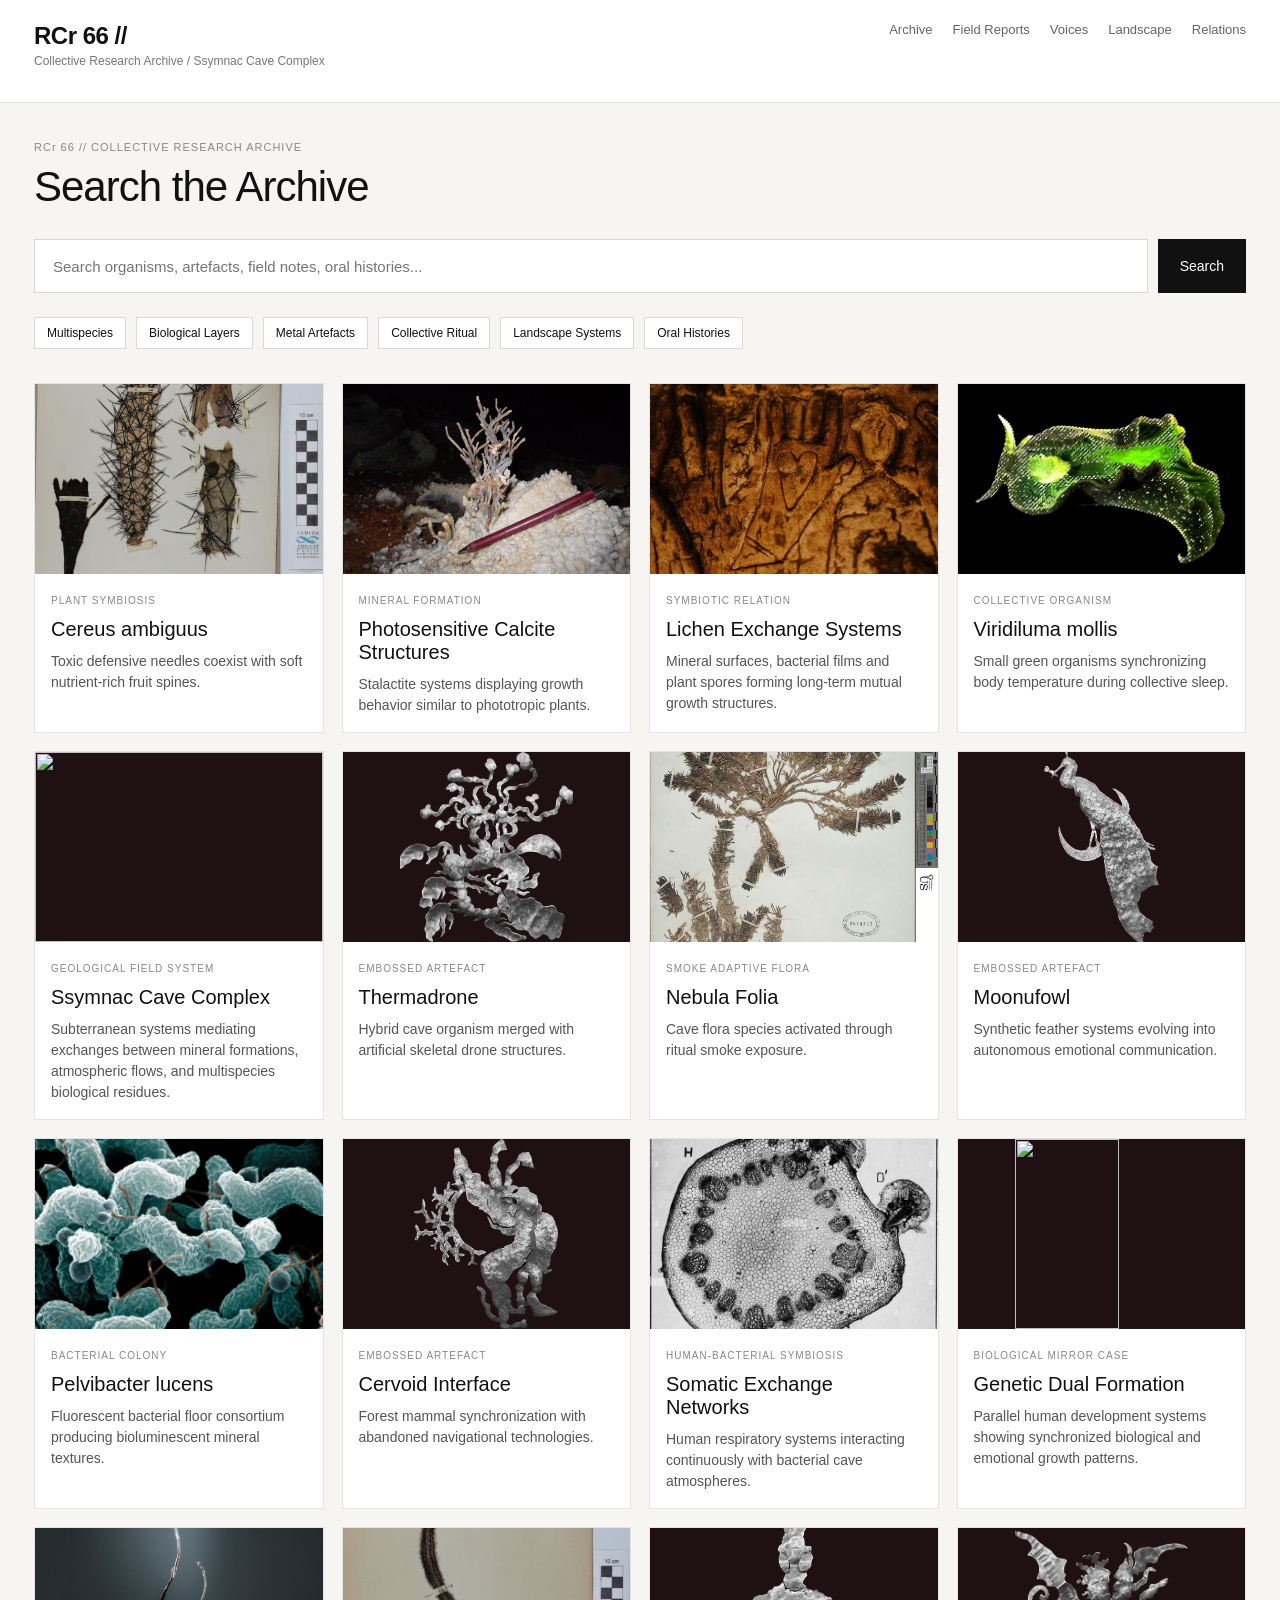
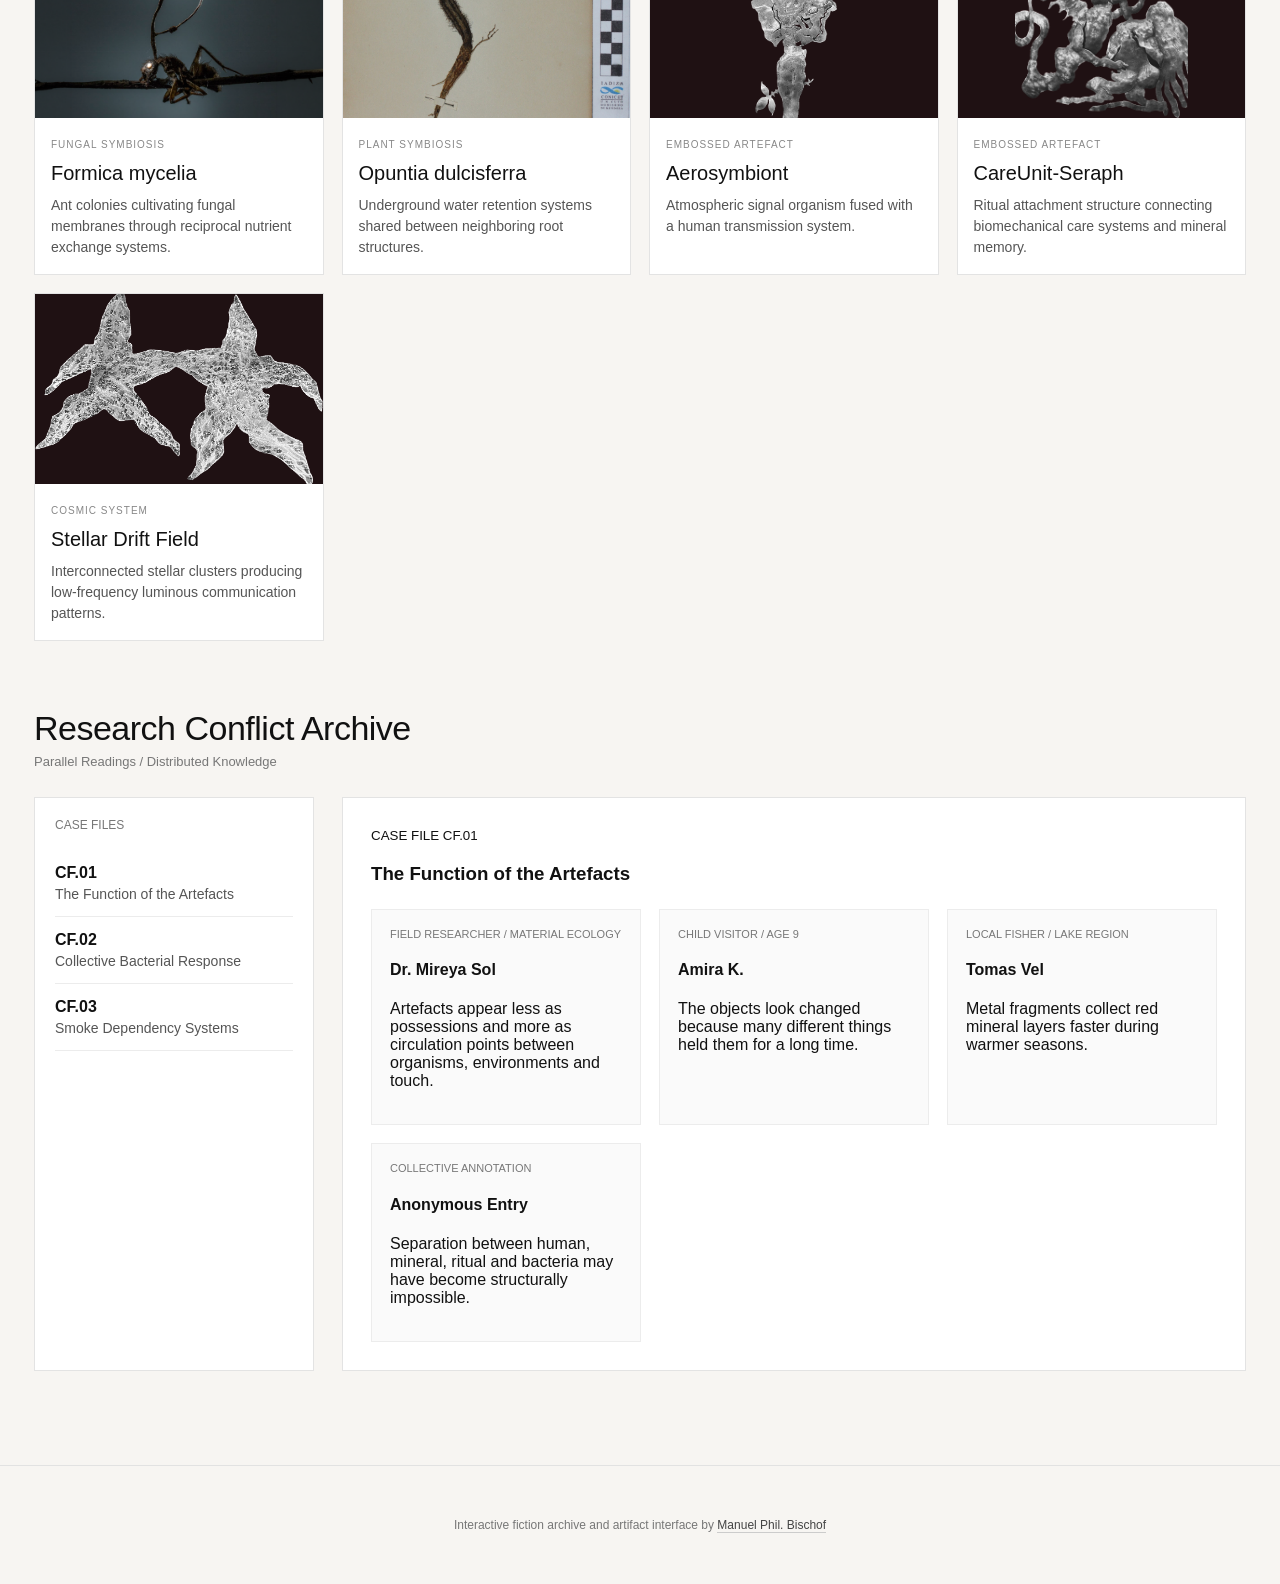
==== index.html @ bf9565b3 "Update index.html" ====
<!DOCTYPE html>
<html lang="en">

<head>
  <meta charset="UTF-8" />
  <meta name="viewport" content="width=device-width, initial-scale=1.0"/>
  <title>RCr 66 // Collective Research Archive</title>

  <link rel="stylesheet" href="style.css">
</head>

<body>

<header class="topbar">

  <div class="title">
    <h1>RCr 66 //</h1>
    <p>Collective Research Archive / Ssymnac Cave Complex</p>
  </div>

  <nav class="menu">
    <span>Archive</span>
    <span>Field Reports</span>
    <span>Voices</span>
    <span>Landscape</span>
    <span>Relations</span>
  </nav>

</header>



<section class="hero-europeana">

  <div class="europeana-top">

    <div class="europeana-title">
      <small>RCr 66 // COLLECTIVE RESEARCH ARCHIVE</small>
      <h2>Search the Archive</h2>
    </div>

  </div>



  <div class="search-container">

    <input
      type="text"
      id="searchInput"
      placeholder="Search organisms, artefacts, field notes, oral histories..."
    >

    <button>Search</button>

  </div>



  <div class="filter-row">
    <span>Multispecies</span>
    <span>Biological Layers</span>
    <span>Metal Artefacts</span>
    <span>Collective Ritual</span>
    <span>Landscape Systems</span>
    <span>Oral Histories</span>
  </div>



  <div class="archive-results-grid">



<!-- CEREUS -->

<div
  class="result-card clickable-card"
  id="openPopup"
  data-search="cactus plant symbiosis cereus ambiguus poison fruit"
>

  <div class="result-image">
    <img src="images/cactus01.jpg" loading="lazy">
  </div>

  <div class="result-content">

    <small>Plant Symbiosis</small>

    <h4>Cereus ambiguus</h4>

    <p>
      Toxic defensive needles coexist with
      soft nutrient-rich fruit spines.
    </p>

  </div>

</div>





<!-- OPUNTIA -->

<div
  class="result-card clickable-card"
  id="openPopupOpuntia"
  data-search="cactus roots water symbiosis opuntia"
>

  <div class="result-image">
    <img src="images/cactus02.jpg" loading="lazy">
  </div>

  <div class="result-content">

    <small>Plant Symbiosis</small>

    <h4>Opuntia dulcisferra</h4>

    <p>
      Underground water retention systems
      shared between neighboring root structures.
    </p>

  </div>

</div>





<!-- GREEN FLUP -->

<div
  class="result-card clickable-card"
  id="openPopupFlup"
  data-search="green fluffy animal collective organism"
>

  <div class="result-image">
    <img src="images/greenflup.png" loading="lazy">
  </div>

  <div class="result-content">

    <small>Collective Organism</small>

    <h4>Viridiluma mollis</h4>

    <p>
      Small green organisms synchronizing
      body temperature during collective sleep.
    </p>

  </div>

</div>





<!-- CALCITE -->

<div
  class="result-card clickable-card"
  id="openPopupCalcite"
  data-search="stalactite calcite minerals plant cave"
>

  <div class="result-image">
    <img src="images/stalactiten.jpg" loading="lazy">
  </div>

  <div class="result-content">

    <small>Mineral Formation</small>

    <h4>Photosensitive Calcite Structures</h4>

    <p>
      Stalactite systems displaying growth behavior
      similar to phototropic plants.
    </p>

  </div>

</div>





<!-- NEBULA -->

<div
  class="result-card clickable-card"
  id="openPopupNebula"
  data-search="plant smoke ritual flora"
>

  <div class="result-image">
    <img src="images/plant01.jpg" loading="lazy">
  </div>

  <div class="result-content">

    <small>Smoke Adaptive Flora</small>

    <h4>Nebula Folia</h4>

    <p>
      Cave flora species activated through
      ritual smoke exposure.
    </p>

  </div>

</div>





<!-- BACTERIA -->

<div
  class="result-card clickable-card"
  id="openPopupBacteria"
  data-search="bacteria fluorescent carpet cave"
>

  <div class="result-image">
    <img src="images/BacteriaCarpet.jpg" loading="lazy">
  </div>

  <div class="result-content">

    <small>Bacterial Colony</small>

    <h4>Pelvibacter lucens</h4>

    <p>
      Fluorescent bacterial floor consortium
      producing bioluminescent mineral textures.
    </p>

  </div>

</div>





<!-- LOVE -->

<div
  class="result-card clickable-card"
  id="openPopupLove"
  data-search="love symbiosis lichen bacteria stalactite minerals"
>

  <div class="result-image">
    <img src="images/love.png" loading="lazy">
  </div>

  <div class="result-content">

    <small>Symbiotic Relation</small>

    <h4>Lichen Exchange Systems</h4>

    <p>
      Mineral surfaces, bacterial films and plant spores
      forming long-term mutual growth structures.
    </p>

  </div>

</div>





<!-- ANT -->

<div
  class="result-card clickable-card"
  id="openPopupAnt"
  data-search="ant mushroom fungus symbiosis"
>

  <div class="result-image">
    <img src="images/ant-mushroom.png" loading="lazy" >
  </div>

  <div class="result-content">

    <small>Fungal Symbiosis</small>

    <h4>Formica mycelia</h4>

    <p>
      Ant colonies cultivating fungal membranes
      through reciprocal nutrient exchange systems.
    </p>

  </div>

</div>





<!-- HUMAN -->

<div
  class="result-card clickable-card"
  id="openPopupHuman"
  data-search="human bacteria microbiome atmosphere"
>

  <div class="result-image">
    <img src="images/Bacteriasymbiosis.jpg" loading="lazy">
  </div>

  <div class="result-content">

    <small>Human-Bacterial Symbiosis</small>

    <h4>Somatic Exchange Networks</h4>

    <p>
      Human respiratory systems interacting
      continuously with bacterial cave atmospheres.
    </p>

  </div>

</div>





<!-- ALIEN -->

<div
  class="result-card clickable-card"
  id="openPopupAlien"
  data-search="alien aerosymbiont artefact silver"
>

  <div class="result-image">
    <img src="images/Alien.png" loading="lazy" style="width:30%; margin:auto; display:block;">
  </div>

  <div class="result-content">

    <small>Embossed Artefact</small>

    <h4>Aerosymbiont</h4>

    <p>
      Atmospheric signal organism fused with
      a human transmission system.
    </p>

  </div>

</div>





<!-- ANGEL -->

<div
  class="result-card clickable-card"
  id="openPopupAngel"
  data-search="angel seraph biomechanical mineral"
>

  <div class="result-image">
    <img src="images/Angel.png" loading="lazy" style="width:60%; margin:auto; display:block;">
  </div>

  <div class="result-content">

    <small>Embossed Artefact</small>

    <h4>CareUnit-Seraph</h4>

    <p>
      Ritual attachment structure connecting
      biomechanical care systems and mineral memory.
    </p>

  </div>

</div>





<!-- DRAGON -->

<div
  class="result-card clickable-card"
  id="openPopupDragon"
  data-search="dragon thermadrone cave organism drone"
>

  <div class="result-image">
    <img src="images/Dragon.png" loading="lazy" style="width:60%; margin:auto; display:block;">
  </div>

  <div class="result-content">

    <small>Embossed Artefact</small>

    <h4>Thermadrone</h4>

    <p>
      Hybrid cave organism merged with
      artificial skeletal drone structures.
    </p>

  </div>

</div>





<!-- HIRSCH -->

<div
  class="result-card clickable-card"
  id="openPopupHirsch"
  data-search="hirsch mammal navigation interface"
>

  <div class="result-image">
    <img src="images/Hirsch.png" loading="lazy" style="width:50%; margin:auto; display:block;">
  </div>

  <div class="result-content">

    <small>Embossed Artefact</small>

    <h4>Cervoid Interface</h4>

    <p>
      Forest mammal synchronization with
      abandoned navigational technologies.
    </p>

  </div>

</div>





<!-- MOON -->

<div
  class="result-card clickable-card"
  id="openPopupMoon"
  data-search="moonufowl synthetic feather communication"
>

  <div class="result-image">
    <img src="images/Pfau.png" loading="lazy" style="width:40%; margin:auto; display:block;">
  </div>

  <div class="result-content">

    <small>Embossed Artefact</small>

    <h4>Moonufowl</h4>

    <p>
      Synthetic feather systems evolving
      into autonomous emotional communication.
    </p>

  </div>

</div>


    <!-- star -->
    
<div
  class="result-card clickable-card"
  id="openPopupStars"
  data-search="stars cosmic light energy stellar field astronomy"
>

  <div class="result-image">
    <img src="images/Stars.png" loading="lazy" >
  </div>

  <div class="result-content">

    <small>Cosmic System</small>

    <h4>Stellar Drift Field</h4>

    <p>
      Interconnected stellar clusters producing
      low-frequency luminous communication patterns.
    </p>

  </div>

</div>


    
<!-- TWINS -->

    <div
  class="result-card clickable-card"
  id="openPopupTwins"
  data-search="twins human duplication mirrored bodies genetic symmetry"
>

  <div class="result-image">
    <img src="images/Twins.png" loading="lazy" style="width:60%; margin:auto; display:block;">
  </div>

  <div class="result-content">

    <small>Biological Mirror Case</small>

    <h4>Genetic Dual Formation</h4>

    <p>
      Parallel human development systems showing
      synchronized biological and emotional growth patterns.
    </p>

  </div>

</div>

<!-- CAVE -->
    
<div
  class="result-card clickable-card"
  id="openPopupCave"
  data-search="cave ssymnac underground system geology atmosphere mineral network"
>

  <div class="result-image">
    <img src="images/cave.png" loading="lazy">
  </div>

  <div class="result-content">

    <small>Geological Field System</small>

    <h4>Ssymnac Cave Complex</h4>

    <p>
      Subterranean systems mediating exchanges between mineral formations,
      atmospheric flows, and multispecies biological residues.
    </p>

  </div>

</div>
    

  </div>

</section>



<section class="section conflict-layout">

  <div class="section-title">
    <h3>Research Conflict Archive</h3>
    <span>Parallel Readings / Distributed Knowledge</span>
  </div>

  <div class="conflict-grid">

    <div class="case-sidebar">

      <div class="sidebar-title">Case Files</div>

      <div class="case-item active">
        <strong>CF.01</strong>
        <p>The Function of the Artefacts</p>
      </div>

      <div class="case-item">
        <strong>CF.02</strong>
        <p>Collective Bacterial Response</p>
      </div>

      <div class="case-item">
        <strong>CF.03</strong>
        <p>Smoke Dependency Systems</p>
      </div>

    </div>



    <div class="conflict-main">

      <div class="conflict-header">
        <small>CASE FILE CF.01</small>
        <h3>The Function of the Artefacts</h3>
      </div>

      <div class="positions-grid">

        <div class="position-card">

          <div class="voice-role">
            Field Researcher / Material Ecology
          </div>

          <h4>Dr. Mireya Sol</h4>

          <p>
            Artefacts appear less as possessions and more
            as circulation points between organisms,
            environments and touch.
          </p>

        </div>



        <div class="position-card">

          <div class="voice-role">
            Child Visitor / Age 9
          </div>

          <h4>Amira K.</h4>

          <p>
            The objects look changed because many different
            things held them for a long time.
          </p>

        </div>



        <div class="position-card">

          <div class="voice-role">
            Local Fisher / Lake Region
          </div>

          <h4>Tomas Vel</h4>

          <p>
            Metal fragments collect red mineral layers
            faster during warmer seasons.
          </p>

        </div>



        <div class="position-card">

          <div class="voice-role">
            Collective Annotation
          </div>

          <h4>Anonymous Entry</h4>

          <p>
            Separation between human, mineral,
            ritual and bacteria may have become
            structurally impossible.
          </p>

        </div>

      </div>

    </div>

  </div>

</section>


<!-- POPUP -->

<!-- POPUPS -->

<div id="popup" class="popup-overlay">
  <div class="popup-window">
    <button id="closePopup" class="close-popup">×</button>

    <div class="popup-grid">
      <div class="popup-image">
        <img src="images/cactus01.jpg">
      </div>

      <div class="popup-content">
        <small>Plant Symbiosis</small>
        <h2>Cereus ambiguus</h2>
          <p>

    Toxic defensive needles coexist with nutrient-rich fruit membranes.

    Researchers observed cave insects consuming the inner fruit while avoiding

    the outer spine lattice. During dry seasons the organism redistributes

    stored moisture toward neighboring roots through underground fungal channels.

    Chemical scans revealed fluctuating alkaloid concentrations linked to nearby

    bacterial activity inside the Ssymnac Cave Complex.

  </p>
      </div>
    </div>
  </div>
</div>


<div id="popupOpuntia" class="popup-overlay">
  <div class="popup-window">
    <button id="closePopupOpuntia" class="close-popup">×</button>

    <div class="popup-grid">
      <div class="popup-image">
        <img src="images/cactus02.jpg">
      </div>

      <div class="popup-content">
        <small>Plant Symbiosis</small>
        <h2>Opuntia dulcisferra</h2>
 <p>

    Opuntia dulcisferra forms subterranean root systems capable of storing

    filtered cave moisture for extended periods. Thermal imaging revealed water

    redistribution between neighboring organisms during mineral drought cycles.

    Researchers documented synchronized blooming events occurring without direct

    sunlight exposure. Local oral histories describe the species as

    “the plant that remembers thirst.”

  </p>      </div>
    </div>
  </div>
</div>


<div id="popupFlup" class="popup-overlay">
  <div class="popup-window">
    <button id="closePopupFlup" class="close-popup">×</button>

    <div class="popup-grid">
      <div class="popup-image">
        <img src="images/greenflup.png">
      </div>

      <div class="popup-content">
        <small>Collective Organism</small>
        <h2>Viridiluma mollis</h2>
<p>

    Small fur-covered organisms resting in dense circular formations near heated

    mineral vents. Biological scans indicate synchronized temperature regulation

    during collective sleep cycles. When isolated from the group, individuals

    display rapid metabolic decline and disorientation. Researchers debate

    whether Viridiluma functions as separate organisms or as a distributed

    communal body.

  </p>      </div>
    </div>
  </div>
</div>


<div id="popupCalcite" class="popup-overlay">
  <div class="popup-window">
    <button id="closePopupCalcite" class="close-popup">×</button>

    <div class="popup-grid">
      <div class="popup-image">
        <img src="images/stalactiten.jpg">
      </div>

      <div class="popup-content">
        <small>Mineral Formation</small>
        <h2>Photosensitive Calcite Structures</h2>
<p>

    Calcite formations inside the eastern cave chambers exhibit directional

    growth patterns similar to phototropic plants. Despite minimal light

    exposure, mineral branches orient consistently toward fluctuating thermal

    radiation sources. Growth acceleration occurs after ritual smoke gatherings,

    leading researchers to question whether the structures respond chemically,

    biologically, or collectively to environmental presence.

  </p>
      </div>
    </div>
  </div>
</div>


<div id="popupNebula" class="popup-overlay">
  <div class="popup-window">
    <button id="closePopupNebula" class="close-popup">×</button>

    <div class="popup-grid">
      <div class="popup-image">
        <img src="images/plant01.jpg">
      </div>

      <div class="popup-content">
        <small>Smoke Adaptive Flora</small>
        <h2>Nebula Folia</h2>
 <p>

    Nebula Folia remains dormant until exposed to dense mineral smoke produced

    during collective cave ceremonies. After activation the plant releases

    airborne spores carrying mild psychoactive compounds and fluorescent pollen

    dust. Oral histories suggest the species was cultivated during mourning

    rituals and atmospheric healing practices inside deeper cave settlements.

  </p>      </div>
    </div>
  </div>
</div>


<div id="popupBacteria" class="popup-overlay">
  <div class="popup-window">
    <button id="closePopupBacteria" class="close-popup">×</button>

    <div class="popup-grid">
      <div class="popup-image">
        <img src="images/BacteriaCarpet.jpg">
      </div>

      <div class="popup-content">
        <small>Bacterial Colony</small>
        <h2>Pelvibacter lucens</h2>
        <p>Fluorescent bacterial mineral surface systems.</p>
      </div>
    </div>
  </div>
</div>


<div id="popupLove" class="popup-overlay">
  <div class="popup-window">
    <button id="closePopupLove" class="close-popup">×</button>

    <div class="popup-grid">
      <div class="popup-image">
        <img src="images/love.png">
      </div>

      <div class="popup-content">
        <small>Symbiotic Relation</small>
        <h2>Lichen Exchange Systems</h2>
  <p>

    Pelvibacter lucens forms fluorescent bacterial carpets across humid cave

    floors and mineral pools. The colony emits low bioluminescent pulses during

    periods of atmospheric vibration. Mineral dust trapped within the bacterial

    layers produces glowing crystalline textures visible during darkness cycles.

    Researchers suspect the organism contributes to cave-wide atmospheric

    regulation systems.

  </p>      </div>
    </div>
  </div>
</div>


<div id="popupAnt" class="popup-overlay">
  <div class="popup-window">
    <button id="closePopupAnt" class="close-popup">×</button>

    <div class="popup-grid">
      <div class="popup-image">
        <img src="images/ant-mushroom.png">
      </div>

      <div class="popup-content">
        <small>Fungal Symbiosis</small>
        <h2>Formica mycelia</h2>
  <p>

    Ant colonies cultivate subterranean fungal membranes beneath humid stone

    chambers throughout the cave system. Workers transport mineral fragments

    and organic residue directly into fungal growth structures that later

    produce nutrient fibers consumed by the colony. Researchers observed stable

    cooperation between insect labor systems and living fungal architecture.

  </p>      </div>
    </div>
  </div>
</div>


<div id="popupHuman" class="popup-overlay">
  <div class="popup-window">
    <button id="closePopupHuman" class="close-popup">×</button>

    <div class="popup-grid">
      <div class="popup-image">
        <img src="images/Bacteriasymbiosis.jpg">
      </div>

      <div class="popup-content">
        <small>Human-Bacterial Symbiosis</small>
        <h2>Somatic Exchange Networks</h2>
  <p>

    Long-term exposure to cave atmospheres alters microbial composition within

    the lungs and skin microbiome of field researchers stationed underground.

    Several participants reported heightened sensitivity to mineral odor shifts

    and atmospheric pressure changes. Bacterial samples collected from human

    breath matched strains previously identified only on cave walls.

  </p>      </div>
    </div>
  </div>
</div>


<div id="popupAlien" class="popup-overlay">
  <div class="popup-window">
    <button id="closePopupAlien" class="close-popup">×</button>

    <div class="popup-grid">
      <div class="popup-image">
        <img src="images/Alien.png">
      </div>

      <div class="popup-content">
        <small>Embossed Artefact</small>
        <h2>Aerosymbiont</h2>
  <p>

    The Aerosymbiont artefact combines biological tissue patterns with metallic

    signal channels embedded beneath a silver surface layer. Internal cavities

    react to airborne humidity and emit low-frequency resonance tones during

    storm activity above ground. Researchers remain uncertain whether the object

    functioned as communication device, organism, or ceremonial interface.

  </p>      </div>
    </div>
  </div>
</div>


<div id="popupAngel" class="popup-overlay">
  <div class="popup-window">
    <button id="closePopupAngel" class="close-popup">×</button>

    <div class="popup-grid">
      <div class="popup-image">
        <img src="images/Angel.png">
      </div>

      <div class="popup-content">
        <small>Embossed Artefact</small>
        <h2>CareUnit-Seraph</h2>
  <p>

    CareUnit-Seraph appears to be a biomechanical support structure designed for

    prolonged bodily attachment. Residual mineral deposits indicate repeated

    immersion within heated cave pools rich in bacterial sediment. Internal

    inscriptions describe rituals related to care, grief, and memory

    preservation throughout the underground settlements.

  </p>      </div>
    </div>
  </div>
</div>


<div id="popupDragon" class="popup-overlay">
  <div class="popup-window">
    <button id="closePopupDragon" class="close-popup">×</button>

    <div class="popup-grid">
      <div class="popup-image">
        <img src="images/Dragon.png">
      </div>

      <div class="popup-content">
        <small>Embossed Artefact</small>
        <h2>Thermadrone</h2>
 <p>

    Thermadrone skeletal structures combine organic bone growth with lightweight

    metallic reinforcement systems. Heat-sensitive membranes line the interior

    framework, allowing rapid adaptation to changing cave temperatures. Several

    damaged specimens were recovered near collapsed ventilation tunnels

    containing drone fragments and fungal residue.

  </p>      </div>
    </div>
  </div>
</div>


<div id="popupHirsch" class="popup-overlay">
  <div class="popup-window">
    <button id="closePopupHirsch" class="close-popup">×</button>

    <div class="popup-grid">
      <div class="popup-image">
        <img src="images/Hirsch.png"style="width:60%; height:auto;">
      </div>

      <div class="popup-content">
        <small>Embossed Artefact</small>
        <h2>Cervoid Interface</h2>
 <p>

    Antler-like navigational structures discovered fused with mammalian skeletal

    remains near forest cave entrances. Metallic growth lines embedded within

    the bone respond weakly to magnetic fluctuation scans. Local communities

    describe sightings of deer-like figures carrying dim internal light beneath

    the forest canopy during seasonal fog periods.

  </p>      </div>
    </div>
  </div>
</div>


<div id="popupMoon" class="popup-overlay">
  <div class="popup-window">
    <button id="closePopupMoon" class="close-popup">×</button>

    <div class="popup-grid">
      <div class="popup-image">
        <img src="images/Pfau.png"style="width:70%; height:auto;">
      </div>

      <div class="popup-content">
        <small>Embossed Artefact</small>
        <h2>Moonufowl</h2>
  <p>

    Synthetic feather systems capable of changing reflective patterns during

    close-range interaction. Early prototypes appear to have been designed for

    ceremonial communication before developing autonomous behavioral responses.

    Researchers believe the species evolved through prolonged interaction

    between emotional signaling technology and biological adaptation.

  </p>      </div>
    </div>
  </div>
</div>


<div id="popupStars" class="popup-overlay">
  <div class="popup-window">
    <button id="closePopupStars" class="close-popup">×</button>

    <div class="popup-grid">
      <div class="popup-image">
        <img src="images/Stars.png"style="width:90%; height:auto;">
      </div>

      <div class="popup-content">
        <small>Cosmic System</small>
        <h2>Stellar Drift Field</h2>
  <p>

    Interconnected stellar clusters emit synchronized low-frequency light

    fluctuations recorded above the northern cave ridge. Astronomical teams

    identified repeating pulse intervals resembling encoded communication

    sequences rather than random stellar variation. Some researchers speculate

    the cave complex itself functions as a planetary-scale resonance receiver.

  </p>      </div>
    </div>
  </div>
</div>


<div id="popupTwins" class="popup-overlay">
  <div class="popup-window">
    <button id="closePopupTwins" class="close-popup">×</button>

    <div class="popup-grid">
      <div class="popup-image">
        <img src="images/Twins.png"style="width:70%; height:auto;">
      </div>

      <div class="popup-content">
        <small>Biological Mirror Case</small>
        <h2>Genetic Dual Formation</h2>
<p>

    Rare cases of synchronized biological behavior between genetically mirrored

    human subjects. Medical observations include parallel sleep cycles,

    mirrored stress responses, and simultaneous sensory reactions despite

    physical separation. Researchers recorded identical atmospheric

    hallucinations during cave exposure studies involving both subjects.

  </p>      </div>
    </div>
  </div>
</div>


  <!-- CAVE -->



  <div id="popupCave" class="popup-overlay">
  <div class="popup-window">
    <button id="closePopupCave" class="close-popup">×</button>

    <div class="popup-grid">
      <div class="popup-image">
        <img src="images/cave.png">
      </div>

      <div class="popup-content">
        <small>Geological Field System</small>
      <h2>Ssymnac Cave Complex</h2>


  <p>

    The Ssymnac Cave Complex contains interconnected mineral chambers, flooded

    tunnels, fungal forests, and bacterial ecosystems extending beneath the

    northern ridge region. Researchers documented unusual interactions between

    organisms, metallic artefacts, airborne spores, and mineral sediment layers.

    Many archive entries suggest the cave functions less as a location and more

    as a living exchange network.

  </p>

</div>

     </div>
  </div>
</div>


  <!-- IMAGE FULLSCREEN VIEW  -->
  <div id="imageViewer" class="image-fullscreen">
    <img id="imageViewerImg" src="">
  </div>
  
<footer class="site-footer">

  <p>
    Interactive fiction archive and artifact interface by
    <a href="https://www.instagram.com/manuel.phil.bischof/" target="_blank">
      Manuel Phil. Bischof
    </a>
  </p>

</footer>

<script src="script.js"></script>

</body>
</html>
---- style.css ----
body{
  margin:0;
  font-family:Arial, Helvetica, sans-serif;
  background:#f7f5f2;
  color:#111;
}



/* HEADER */

.topbar{
  display:flex;
  justify-content:space-between;
  align-items:flex-start;
  padding:22px 34px;
  background:white;
  border-bottom:1px solid #e2e2e2;
}

.title h1{
  margin:0;
  font-size:24px;
  font-weight:600;
  letter-spacing:-0.5px;
}

.title p{
  margin-top:4px;
  font-size:12px;
  color:#777;
}

.menu{
  display:flex;
  gap:20px;
  font-size:13px;
  color:#666;
}



/* MAIN */

.hero-europeana{
  padding:34px;
}

.europeana-title small{
  font-size:11px;
  color:#888;
  letter-spacing:1px;
}

.europeana-title h2{
  margin-top:8px;
  margin-bottom:28px;
  font-size:42px;
  font-weight:500;
  letter-spacing:-1px;
}



/* SEARCH */

.search-container{
  display:flex;
  gap:10px;
  margin-bottom:24px;
}

.search-container input{
  flex:1;
  height:52px;
  border:1px solid #d8d8d8;
  background:white;
  padding:0 18px;
  font-size:15px;
}

.search-container button{
  border:none;
  background:#111;
  color:white;
  padding:0 22px;
  font-size:14px;
  cursor:pointer;
}



/* FILTERS */

.filter-row{
  display:flex;
  gap:10px;
  flex-wrap:wrap;
  margin-bottom:34px;
}

.filter-row span{
  border:1px solid #d9d9d9;
  padding:8px 12px;
  font-size:12px;
  background:white;
}



/* GRID */

.archive-results-grid{
  display:grid;
  grid-template-columns:repeat(auto-fill,minmax(280px,1fr));
  gap:18px;
}



/* CARD */

.result-card{
  background:white;
  border:1px solid #e3e3e3;
  cursor:pointer;
  transition:0.2s ease;
}

.result-image{
  width:100%;
  height:190px;
  background-size:cover;
  background-position:center;
}

.result-image img{
  width:100%;
  height:100%;
  object-fit:cover;
  display:block;
}

.result-content{
  padding:16px;
}

.result-content small{
  font-size:10px;
  letter-spacing:1px;
  text-transform:uppercase;
  color:#888;
}

.result-content h4{
  margin-top:10px;
  margin-bottom:10px;
  font-size:20px;
  font-weight:500;
}

.result-content p{
  margin:0;
  color:#555;
  line-height:1.5;
  font-size:14px;
}



/* POPUPS */

.popup-overlay{
  position:fixed;
  inset:0;
  background:rgba(0,0,0,0.72);
  display:none;
  justify-content:center;
  align-items:center;
  z-index:999;
  padding:30px;
}

.popup-window{
  width:100%;
  max-width:1200px;
  background:white;
  max-height:90vh;
  overflow-y:auto;
  position:relative;
}

.popup-grid{
  display:grid;
  grid-template-columns:1.1fr 1fr;
}

.popup-image img{
  width:100%;
  height:100%;
  object-fit:cover;
  display:block;
}

.popup-content{
  padding:42px;
}

.popup-content small{
  font-size:11px;
  letter-spacing:1px;
  text-transform:uppercase;
  color:#777;
}

.popup-content h2{
  margin-top:10px;
  margin-bottom:26px;
  font-size:38px;
  font-weight:500;
  line-height:1.1;
}

.popup-meta{
  display:flex;
  gap:34px;
  margin-bottom:26px;
}

.popup-meta span{
  display:block;
  font-size:11px;
  color:#777;
  margin-bottom:4px;
}

.popup-meta strong{
  font-size:13px;
  font-weight:600;
}

.popup-content p{
  font-size:15px;
  line-height:1.75;
  color:#444;
  margin-bottom:20px;
}



/* CLOSE */

.close-popup{
  position:absolute;
  top:16px;
  right:16px;
  width:36px;
  height:36px;
  border:none;
  background:#111;
  color:white;
  cursor:pointer;
  font-size:20px;
}

.conflict-layout{
  padding:34px;
}

.conflict-grid{
  display:grid;
  grid-template-columns:280px 1fr;
  gap:28px;
}

.case-sidebar{
  background:white;
  border:1px solid #e3e3e3;
  padding:20px;
}

.sidebar-title{
  font-size:12px;
  text-transform:uppercase;
  color:#777;
  margin-bottom:18px;
}

.case-item{
  padding:14px 0;
  border-bottom:1px solid #ececec;
}

.case-item strong{
  display:block;
  margin-bottom:4px;
}

.case-item p{
  margin:0;
  font-size:14px;
  color:#555;
}

.conflict-main{
  background:white;
  border:1px solid #e3e3e3;
  padding:28px;
}

.positions-grid{
  display:grid;
  grid-template-columns:repeat(auto-fit,minmax(220px,1fr));
  gap:18px;
  margin-top:24px;
}

.position-card{
  border:1px solid #ececec;
  padding:18px;
  background:#fafafa;
}

.voice-role{
  font-size:11px;
  text-transform:uppercase;
  color:#777;
  margin-bottom:10px;
}
.section-title{
  margin-bottom:28px;
}

.section-title h3{
  margin:0;
  font-size:34px;
  font-weight:500;
  letter-spacing:-0.5px;
}

.section-title span{
  display:block;
  margin-top:6px;
  font-size:13px;
  color:#777;
}


.result-image{
  width:100%;
  height:190px;
  background-color:#1f1113; /* change this color */
  display:flex;
  align-items:center;
  justify-content:center;
}

/* FULLSCREEN IMAGE VIEW */
.image-fullscreen {
  position: fixed;
  inset: 0;
  background: rgba(0,0,0,0.9);
  display: none;
  justify-content: center;
  align-items: center;
  z-index: 2000;
  cursor: zoom-out;
}

.image-fullscreen img {
  max-width: 90%;
  max-height: 90%;
  object-fit: contain;
}

.site-footer{
  padding:40px 34px;
  text-align:center;
  font-size:12px;
  color:#777;
  background:#f7f5f2;
  border-top:1px solid #e2e2e2;
  margin-top:60px;
}

.site-footer a{
  color:#444;
  text-decoration:none;
  border-bottom:1px solid #ccc;
  transition:0.2s ease;
}

.site-footer a:hover{
  color:#111;
  border-bottom:1px solid #111;
}
/* MOBILE */

@media(max-width:900px){

  .popup-grid{
    grid-template-columns:1fr;
  }

  .popup-content{
    padding:28px;
  }

  .topbar{
    flex-direction:column;
    gap:18px;
  }

}
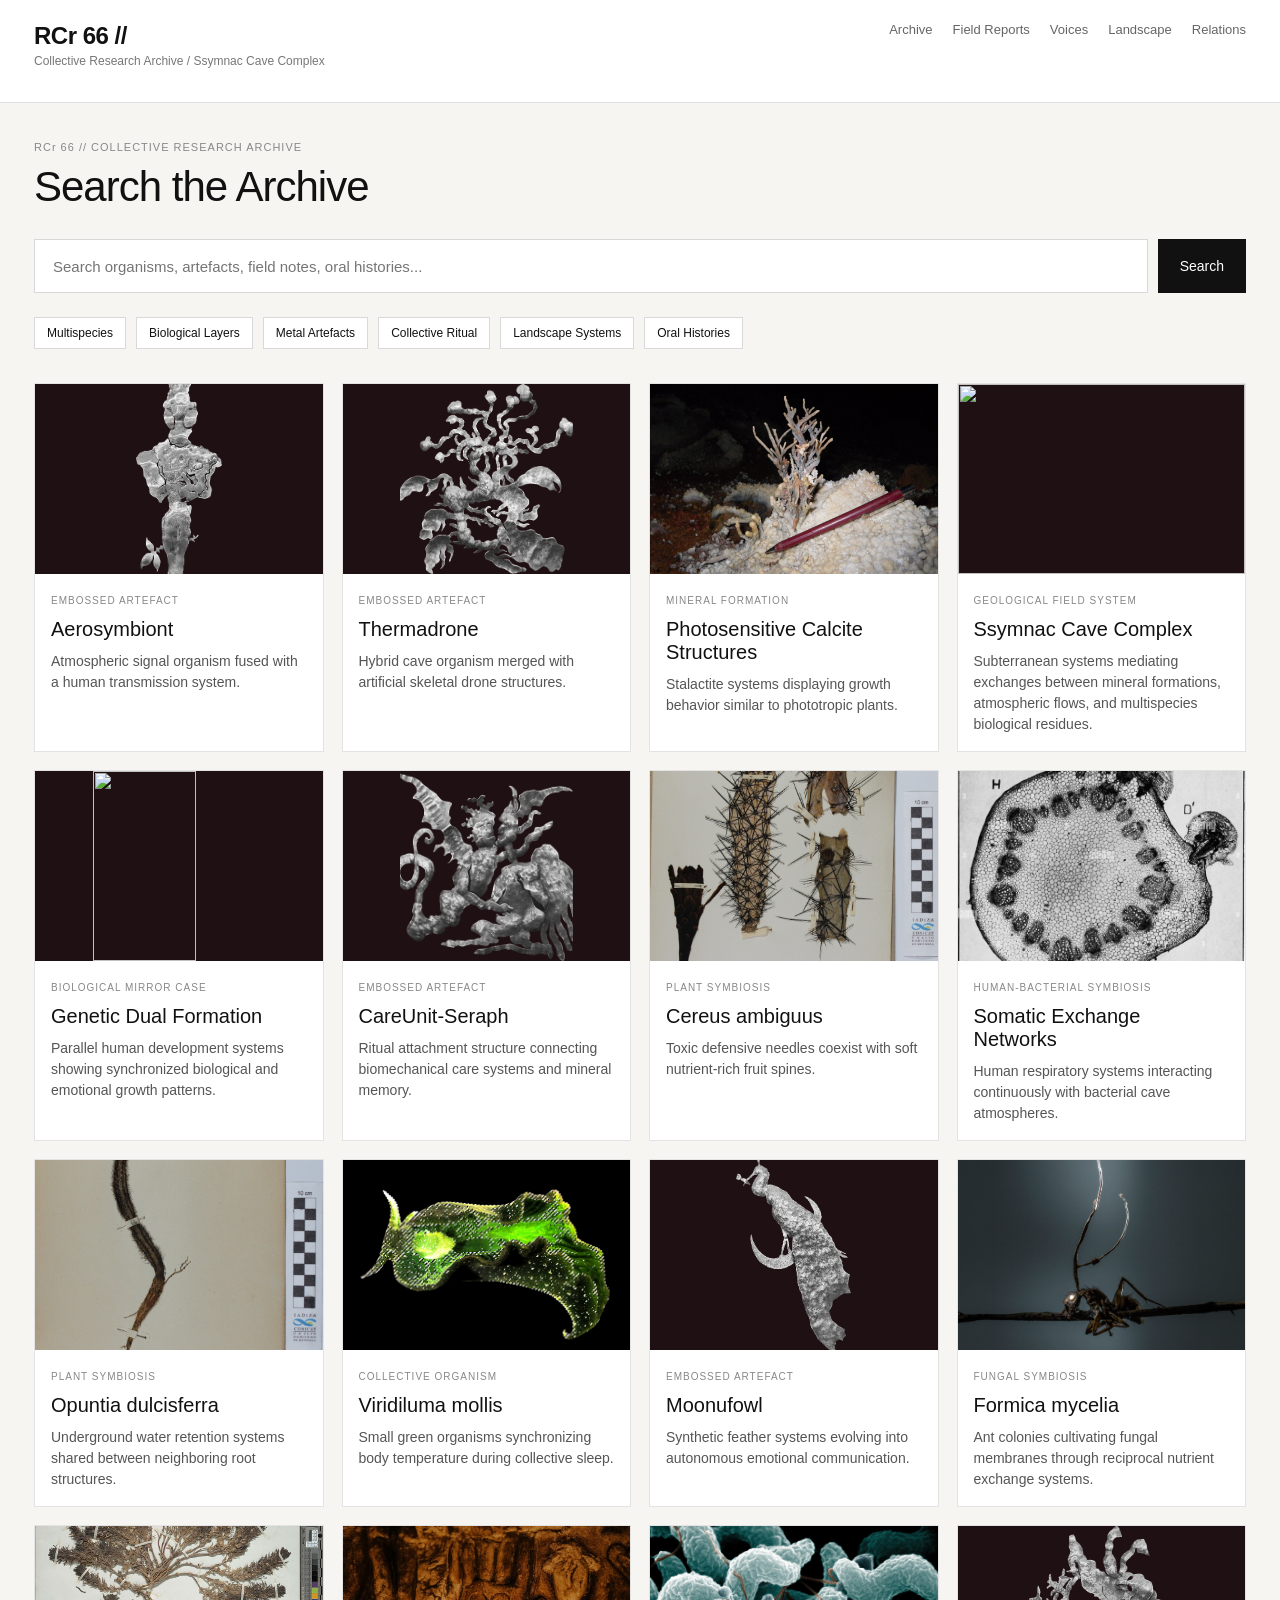
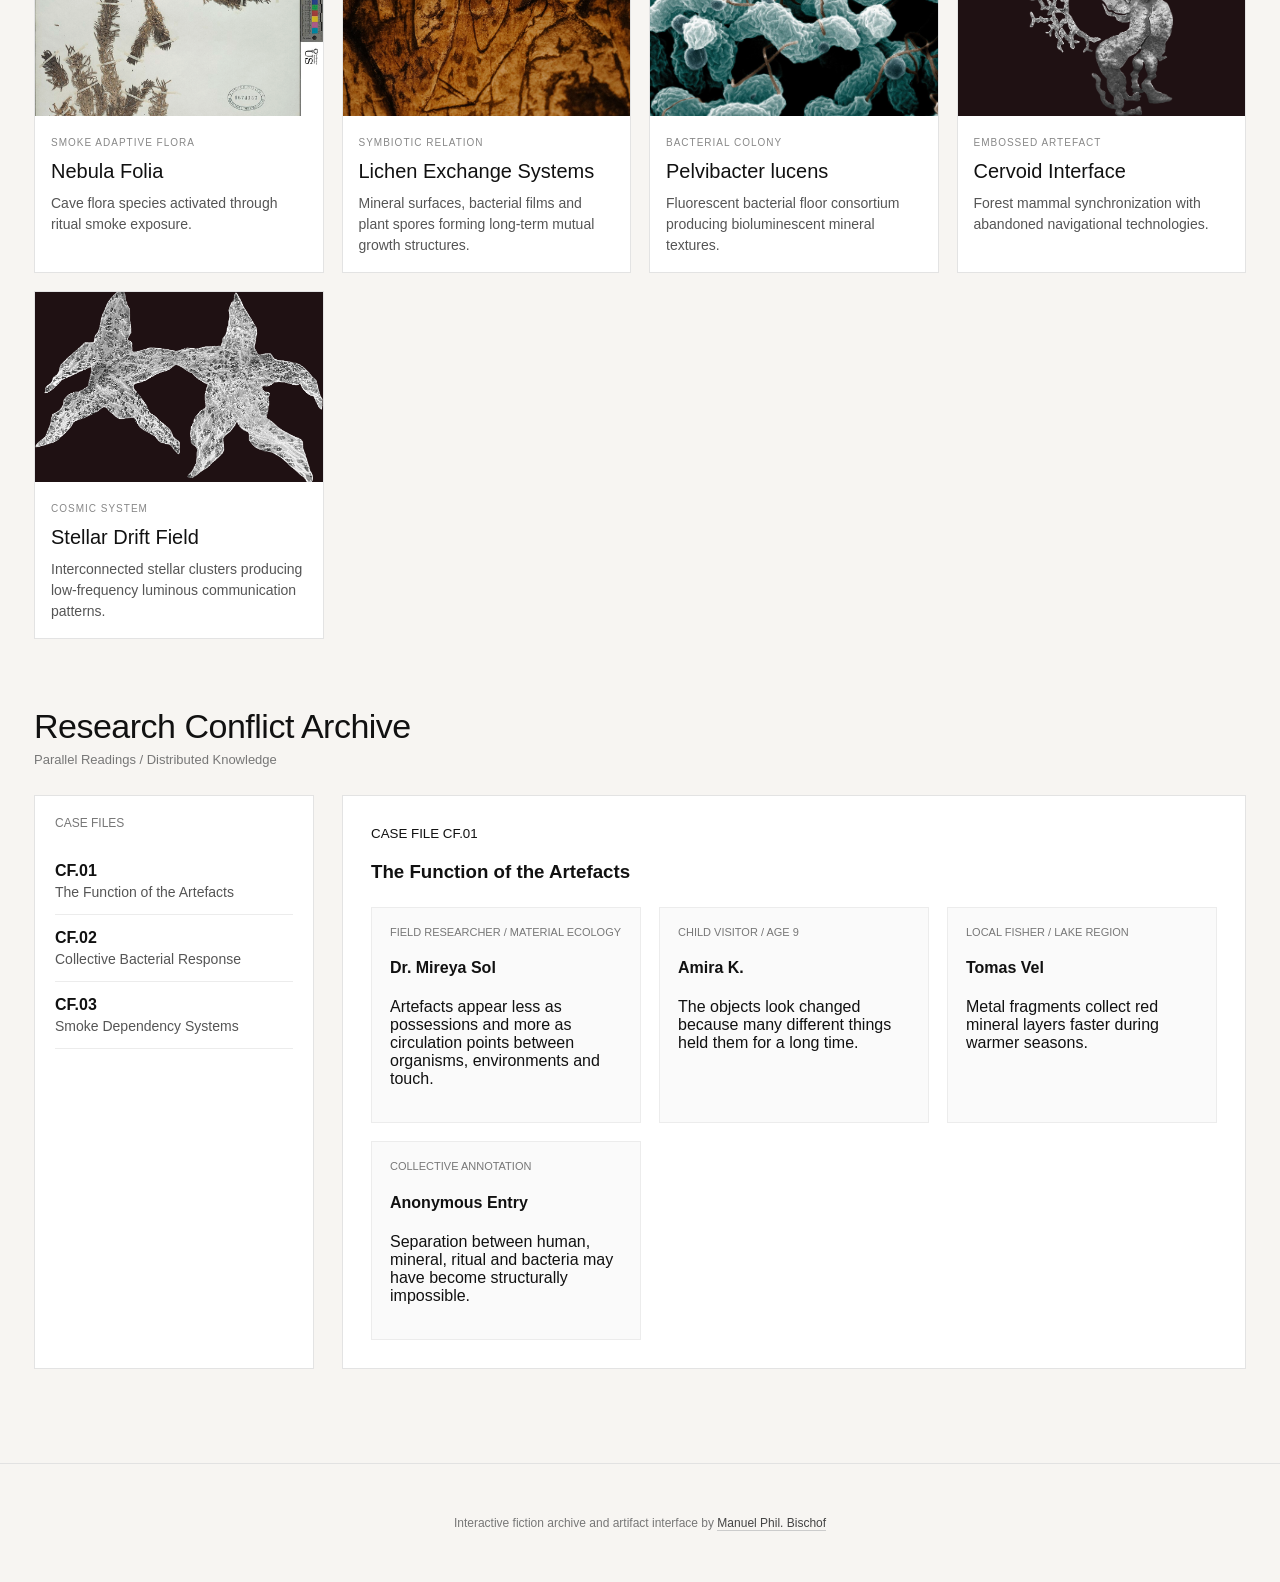
==== commit b648d6fe: "Update index.html" ====
--- a/index.html
+++ b/index.html
@@ -992,7 +992,7 @@
 
     <div class="popup-grid">
       <div class="popup-image">
-        <img src="images/Alien.png">
+        <img src="images/Alien.png"style="width:50%; height:auto;">
       </div>
 
       <div class="popup-content">
@@ -1082,7 +1082,7 @@
 
     <div class="popup-grid">
       <div class="popup-image">
-        <img src="images/Hirsch.png"style="width:60%; height:auto;">
+        <img src="images/Hirsch.png"style="width:70%; height:auto;">
       </div>
 
       <div class="popup-content">
@@ -1112,7 +1112,7 @@
 
     <div class="popup-grid">
       <div class="popup-image">
-        <img src="images/Pfau.png"style="width:70%; height:auto;">
+        <img src="images/Pfau.png"style="width:66%; height:auto;">
       </div>
 
       <div class="popup-content">
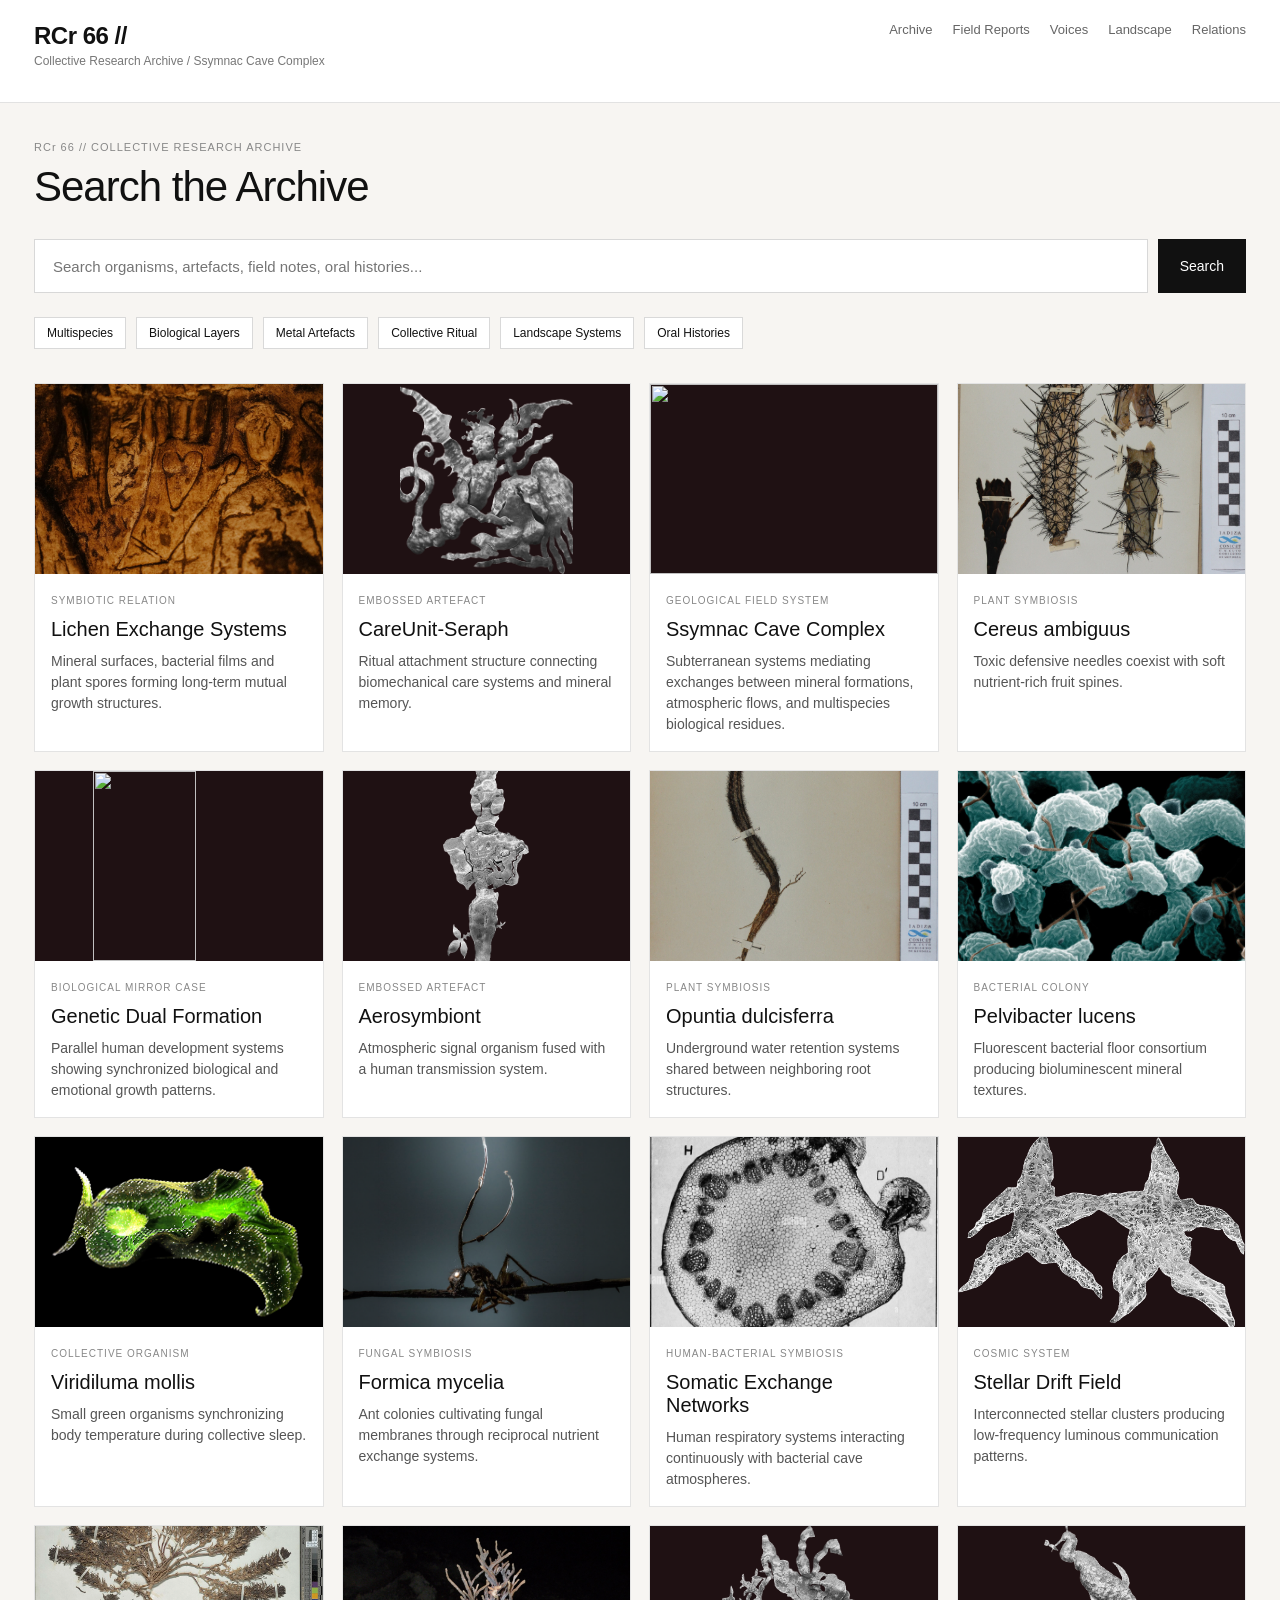
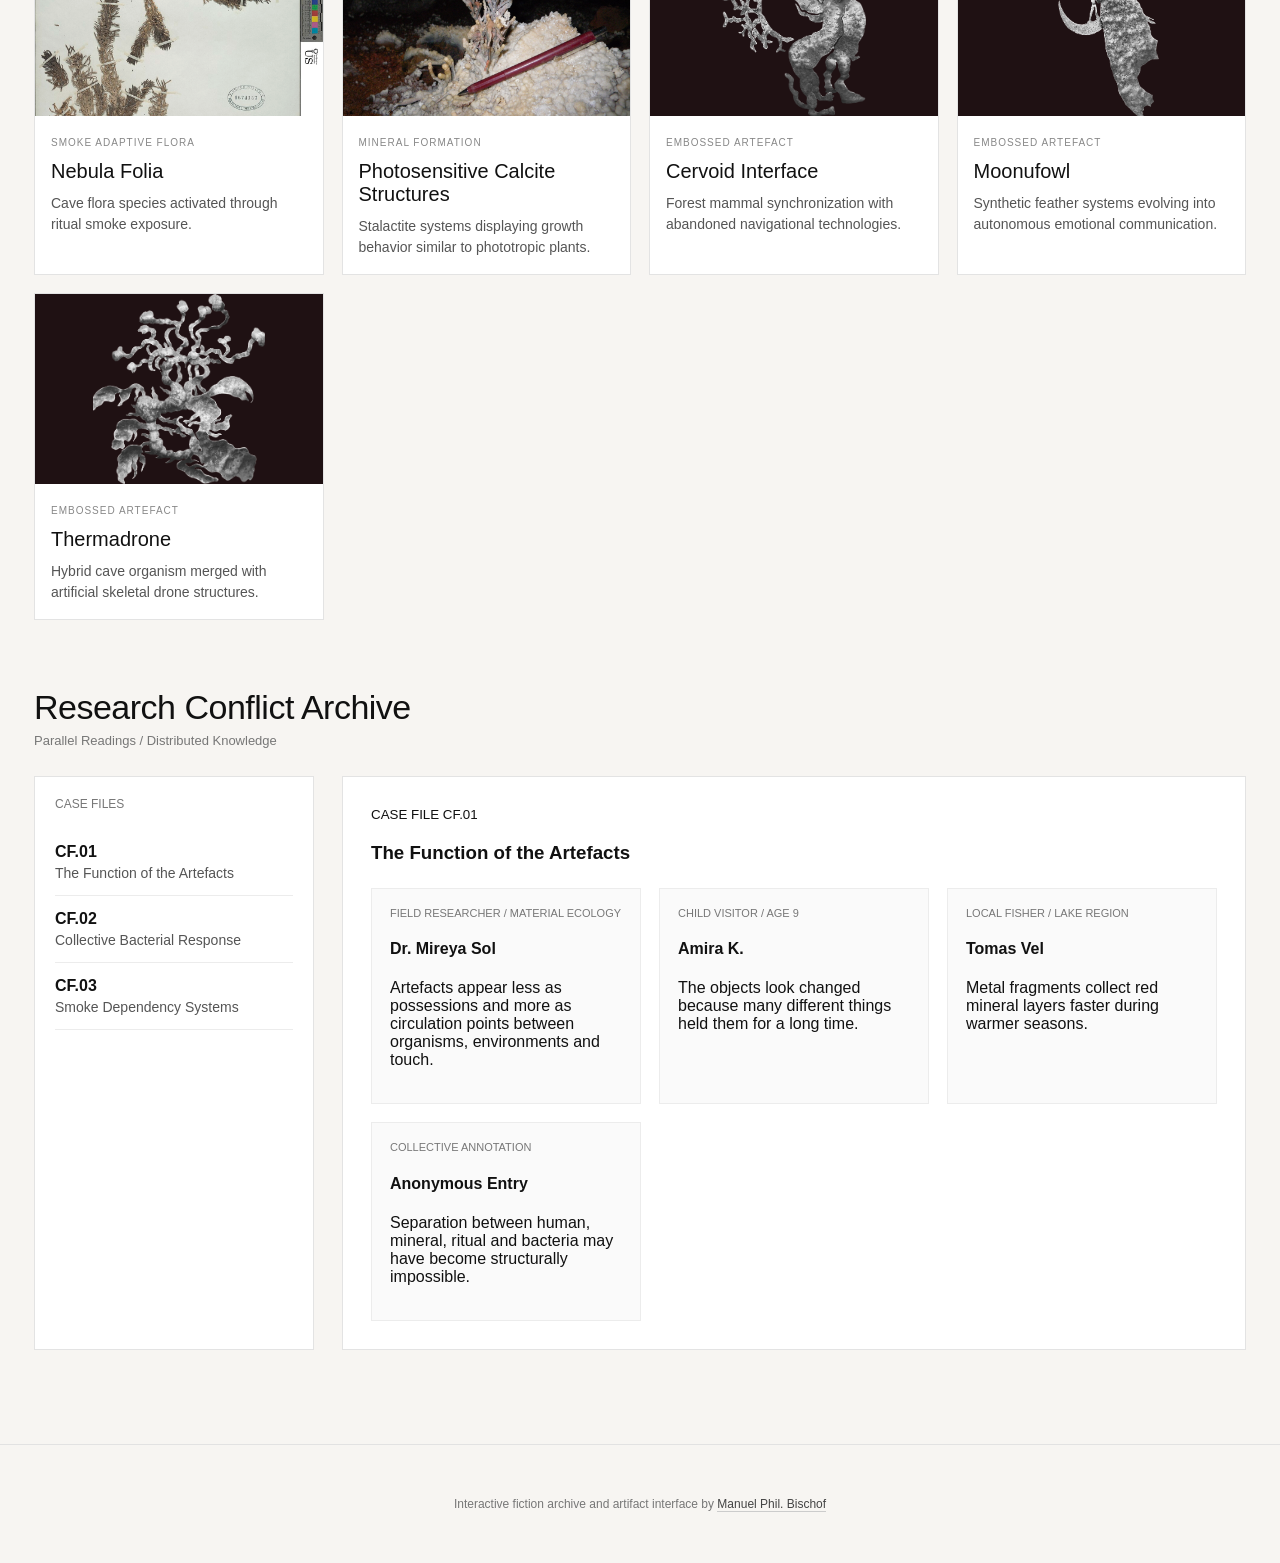
==== commit 598039c2: "Update index.html" ====
--- a/index.html
+++ b/index.html
@@ -992,7 +992,7 @@
 
     <div class="popup-grid">
       <div class="popup-image">
-        <img src="images/Alien.png"style="width:50%; height:auto;">
+        <img src="images/Alien.png"style="width:50%; height:auto;" display:block; margin:auto;">
       </div>
 
       <div class="popup-content">
@@ -1082,7 +1082,7 @@
 
     <div class="popup-grid">
       <div class="popup-image">
-        <img src="images/Hirsch.png"style="width:70%; height:auto;">
+        <img src="images/Hirsch.png"style="width:70%; height:auto;" display:block; margin:auto;">
       </div>
 
       <div class="popup-content">
@@ -1112,7 +1112,7 @@
 
     <div class="popup-grid">
       <div class="popup-image">
-        <img src="images/Pfau.png"style="width:66%; height:auto;">
+        <img src="images/Pfau.png"style="width:66%; height:auto;" display:block; margin:auto;">
       </div>
 
       <div class="popup-content">
@@ -1142,7 +1142,7 @@
 
     <div class="popup-grid">
       <div class="popup-image">
-        <img src="images/Stars.png"style="width:90%; height:auto;">
+        <img src="images/Stars.png"style="width:90%; height:auto;" display:block; margin:auto;">
       </div>
 
       <div class="popup-content">
@@ -1172,7 +1172,7 @@
 
     <div class="popup-grid">
       <div class="popup-image">
-        <img src="images/Twins.png"style="width:70%; height:auto;">
+        <img src="images/Twins.png"style="width:70%; height:auto;" display:block; margin:auto;">
       </div>
 
       <div class="popup-content">
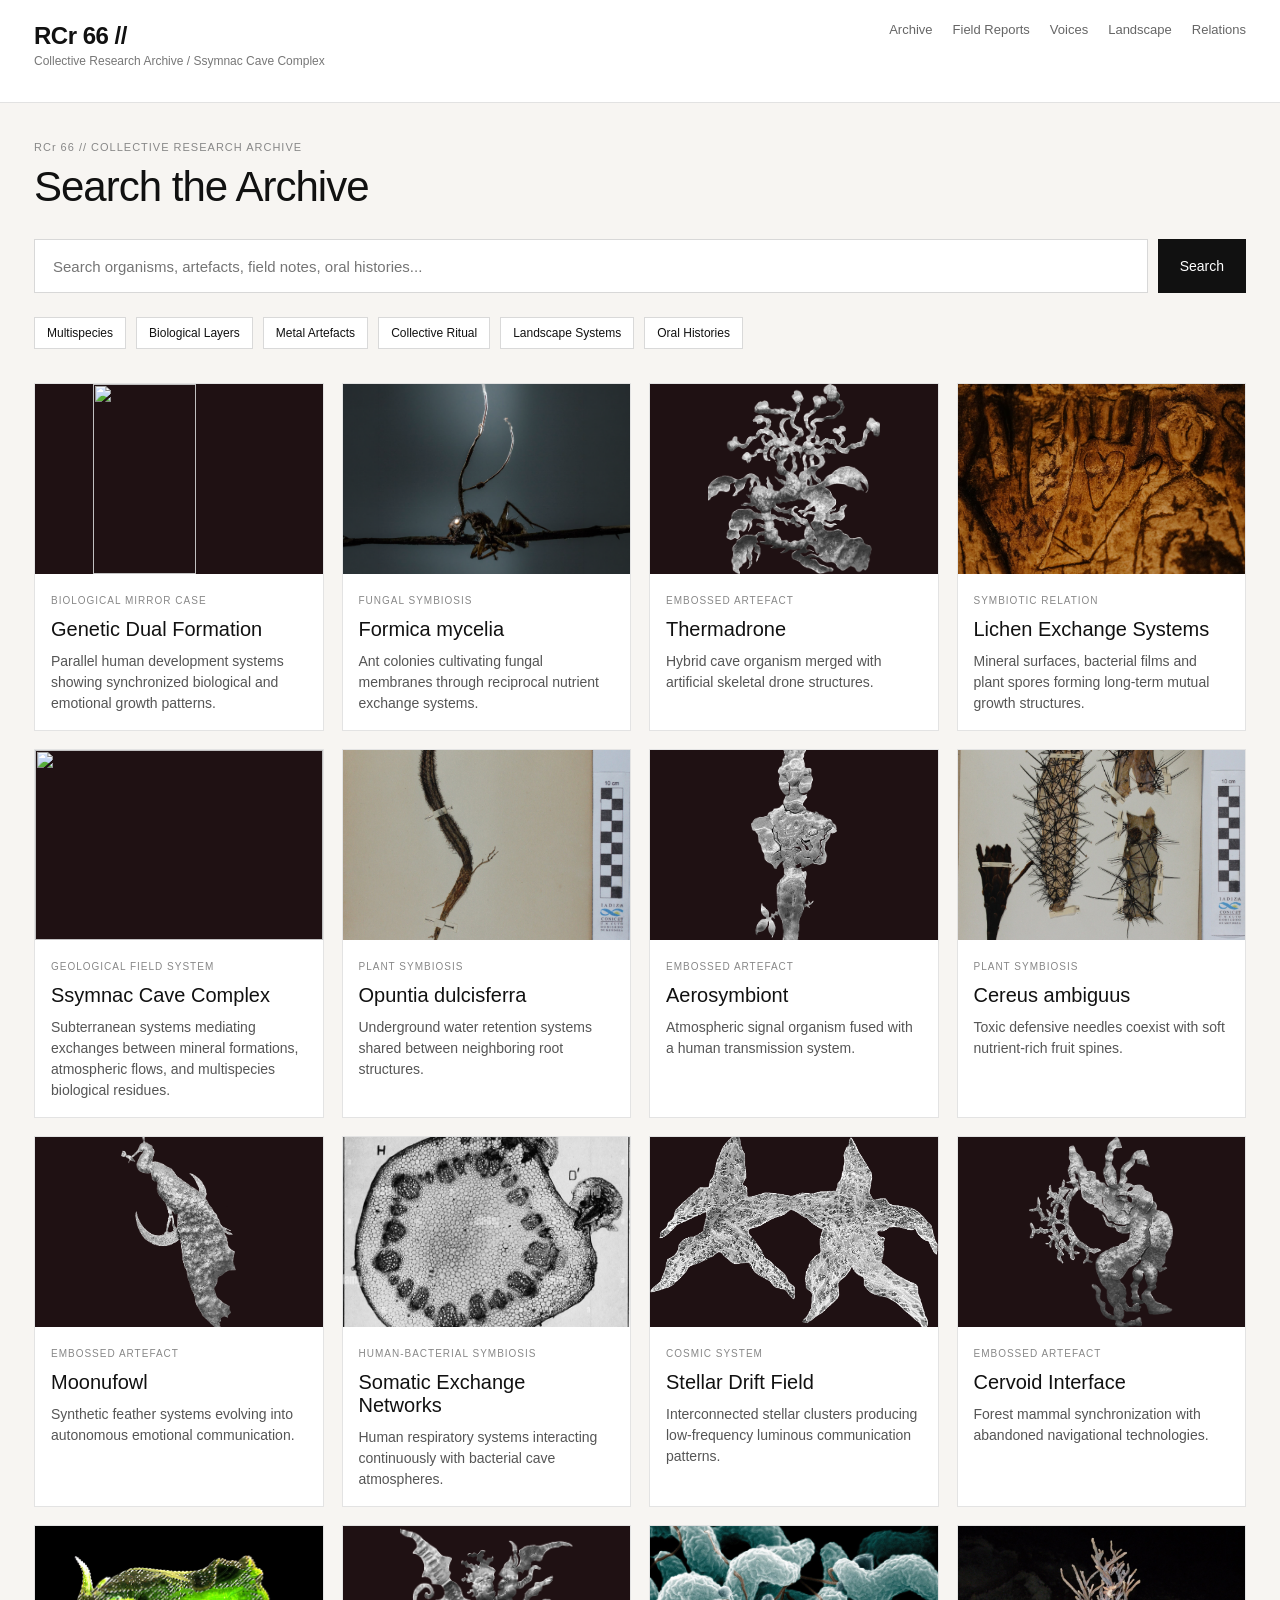
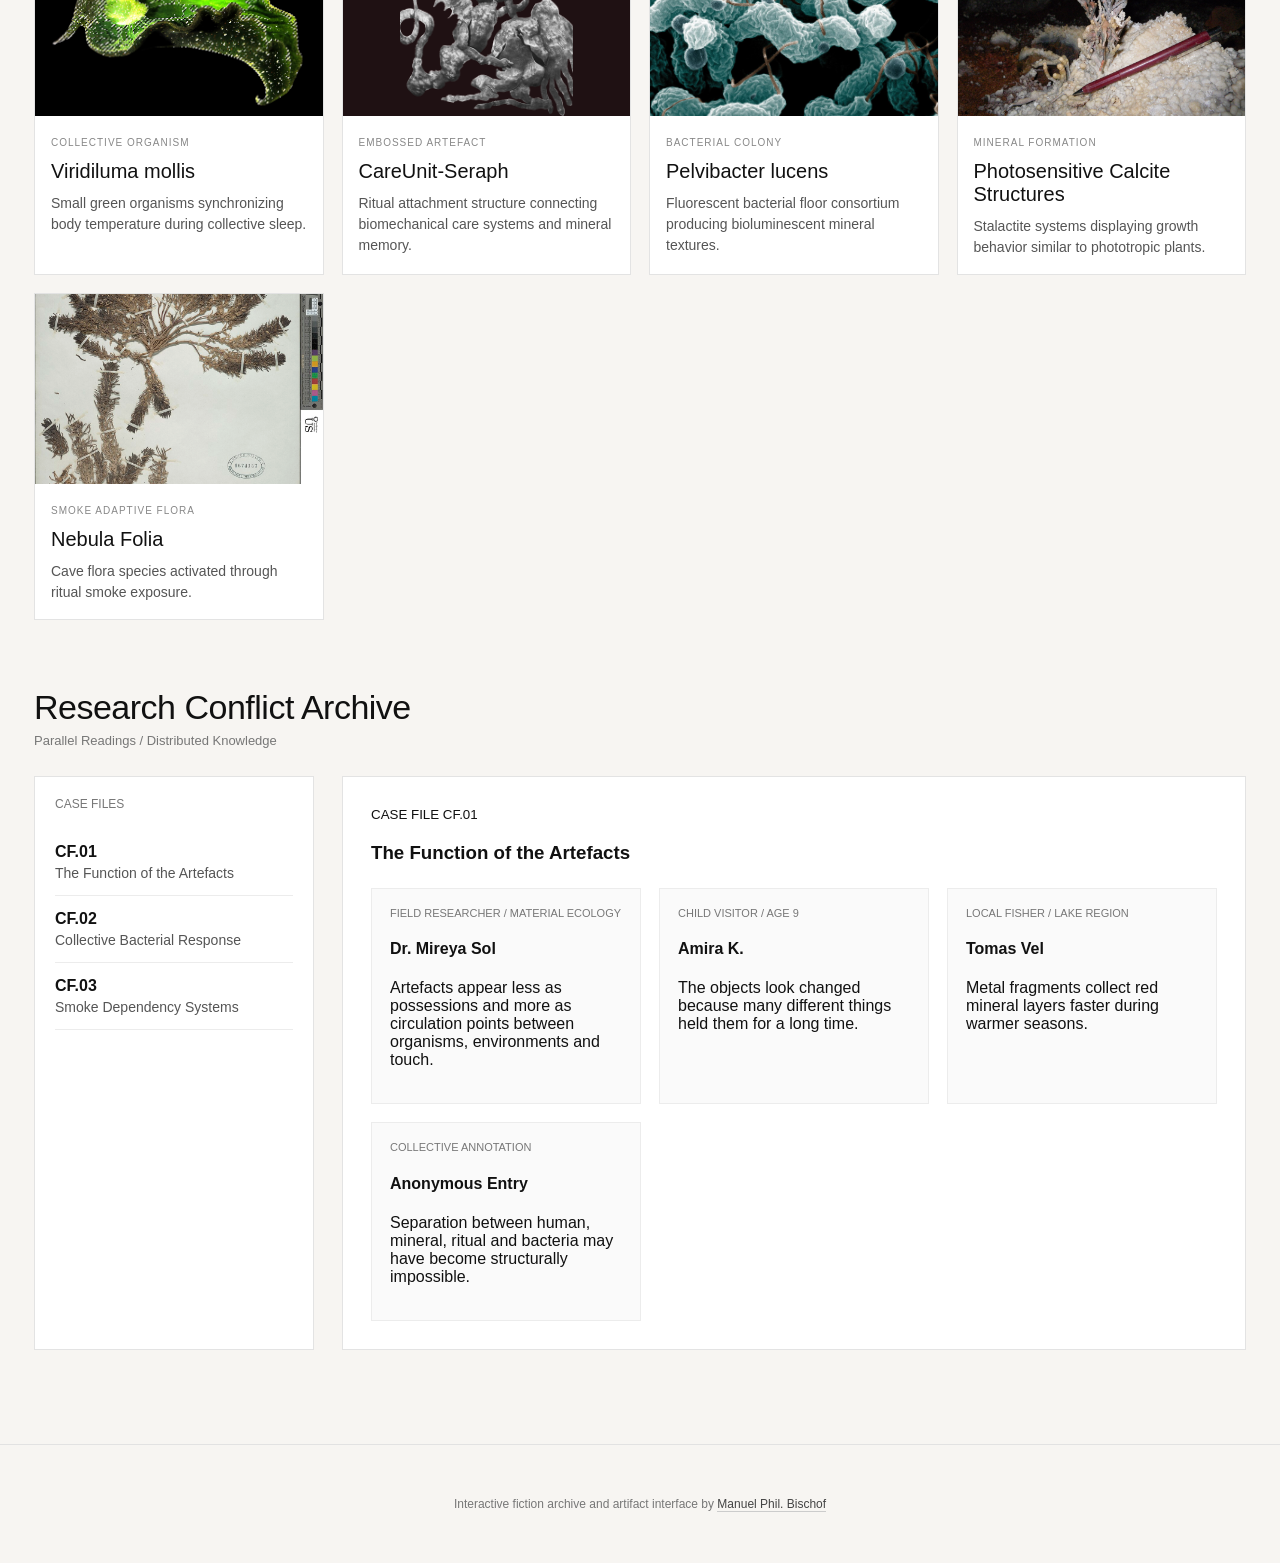
==== commit b0949cb7: "Update index.html" ====
--- a/index.html
+++ b/index.html
@@ -887,7 +887,7 @@
       <div class="popup-content">
         <small>Bacterial Colony</small>
         <h2>Pelvibacter lucens</h2>
-        <p>Fluorescent bacterial mineral surface systems.</p>
+        <p>Pelvibacter lucens forms dense fluorescent bacterial colonies across humid mineral surfaces throughout the Ssymnac Cave Complex. The organism emits faint pulses of bioluminescent light during periods of atmospheric vibration and elevated humidity. Researchers observed synchronized growth behavior between separate colonies despite physical distance between mineral chambers. Microscopic scans revealed crystalline sediment embedded directly within the bacterial membrane layers, producing reflective textures across the cave floor. Some field teams believe Pelvibacter lucens contributes to underground air regulation and long-term mineral transformation processes inside the cave ecosystem.</p>
       </div>
     </div>
   </div>
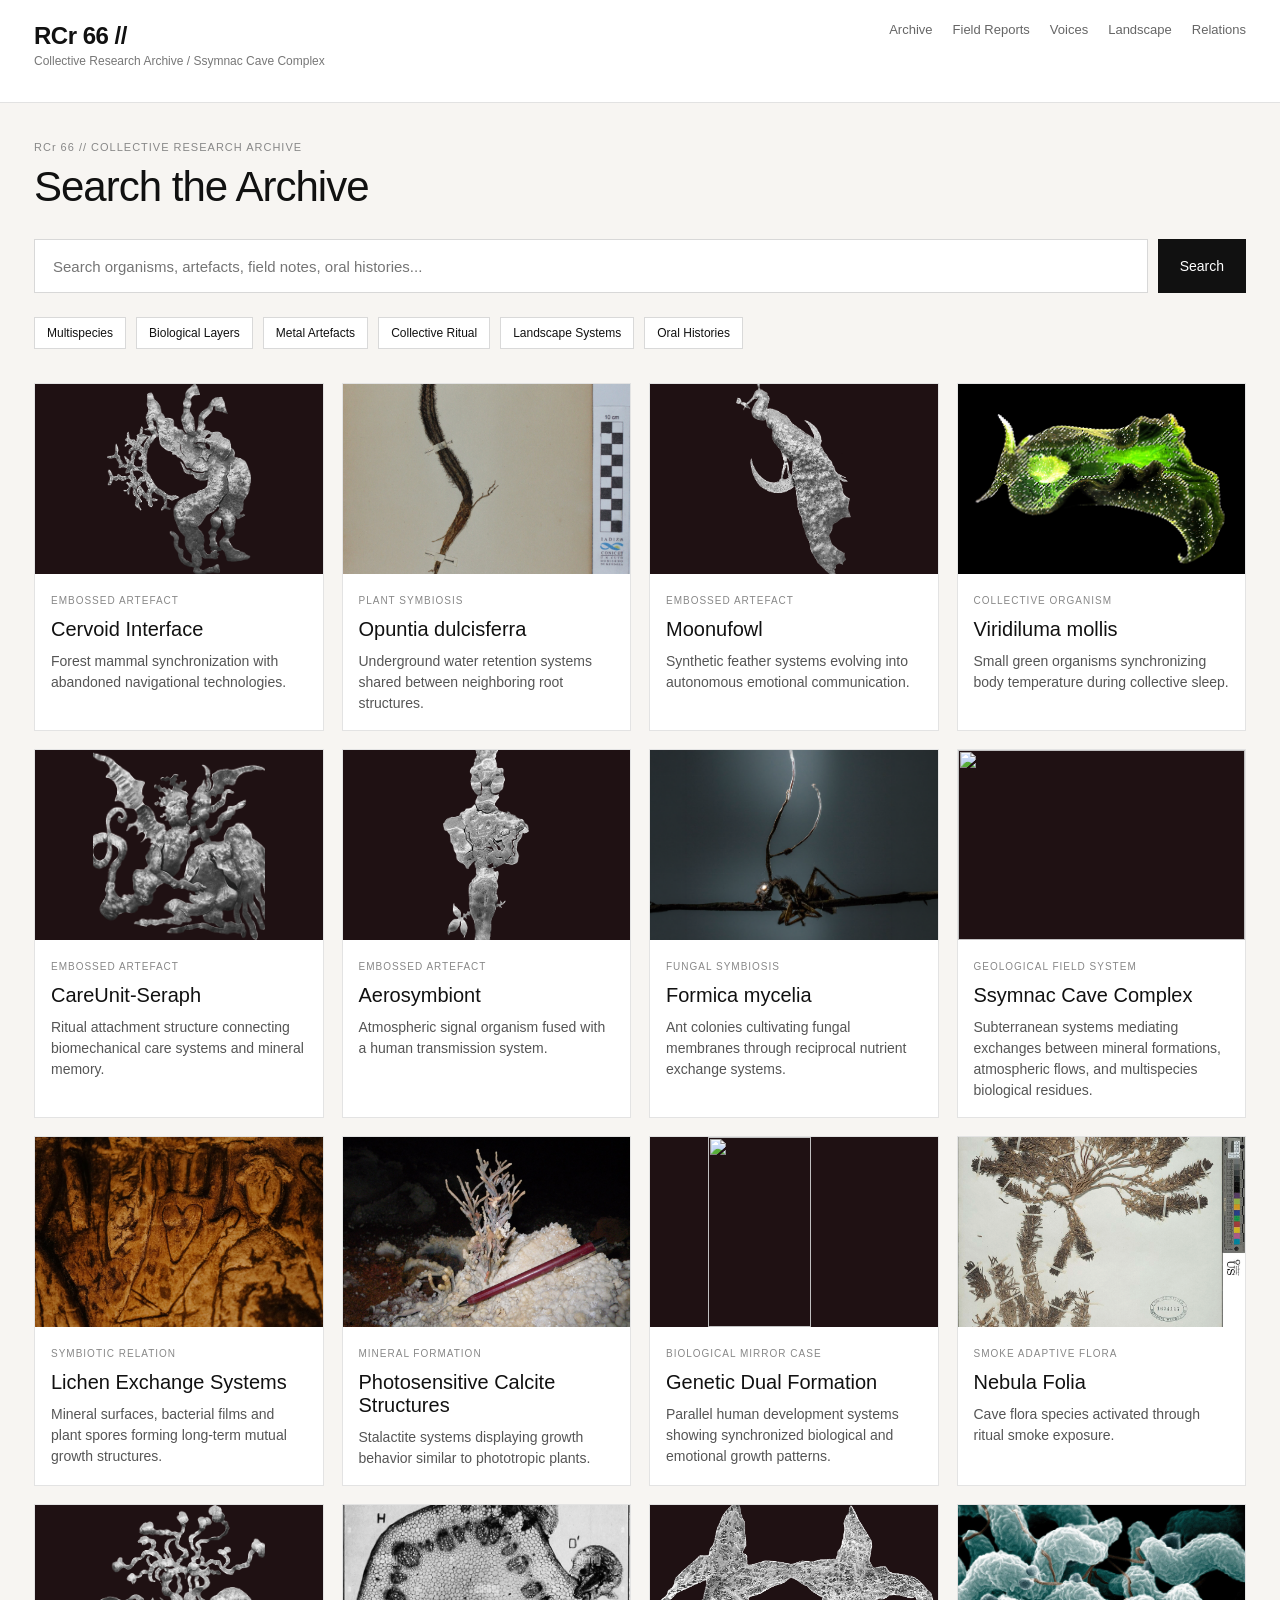
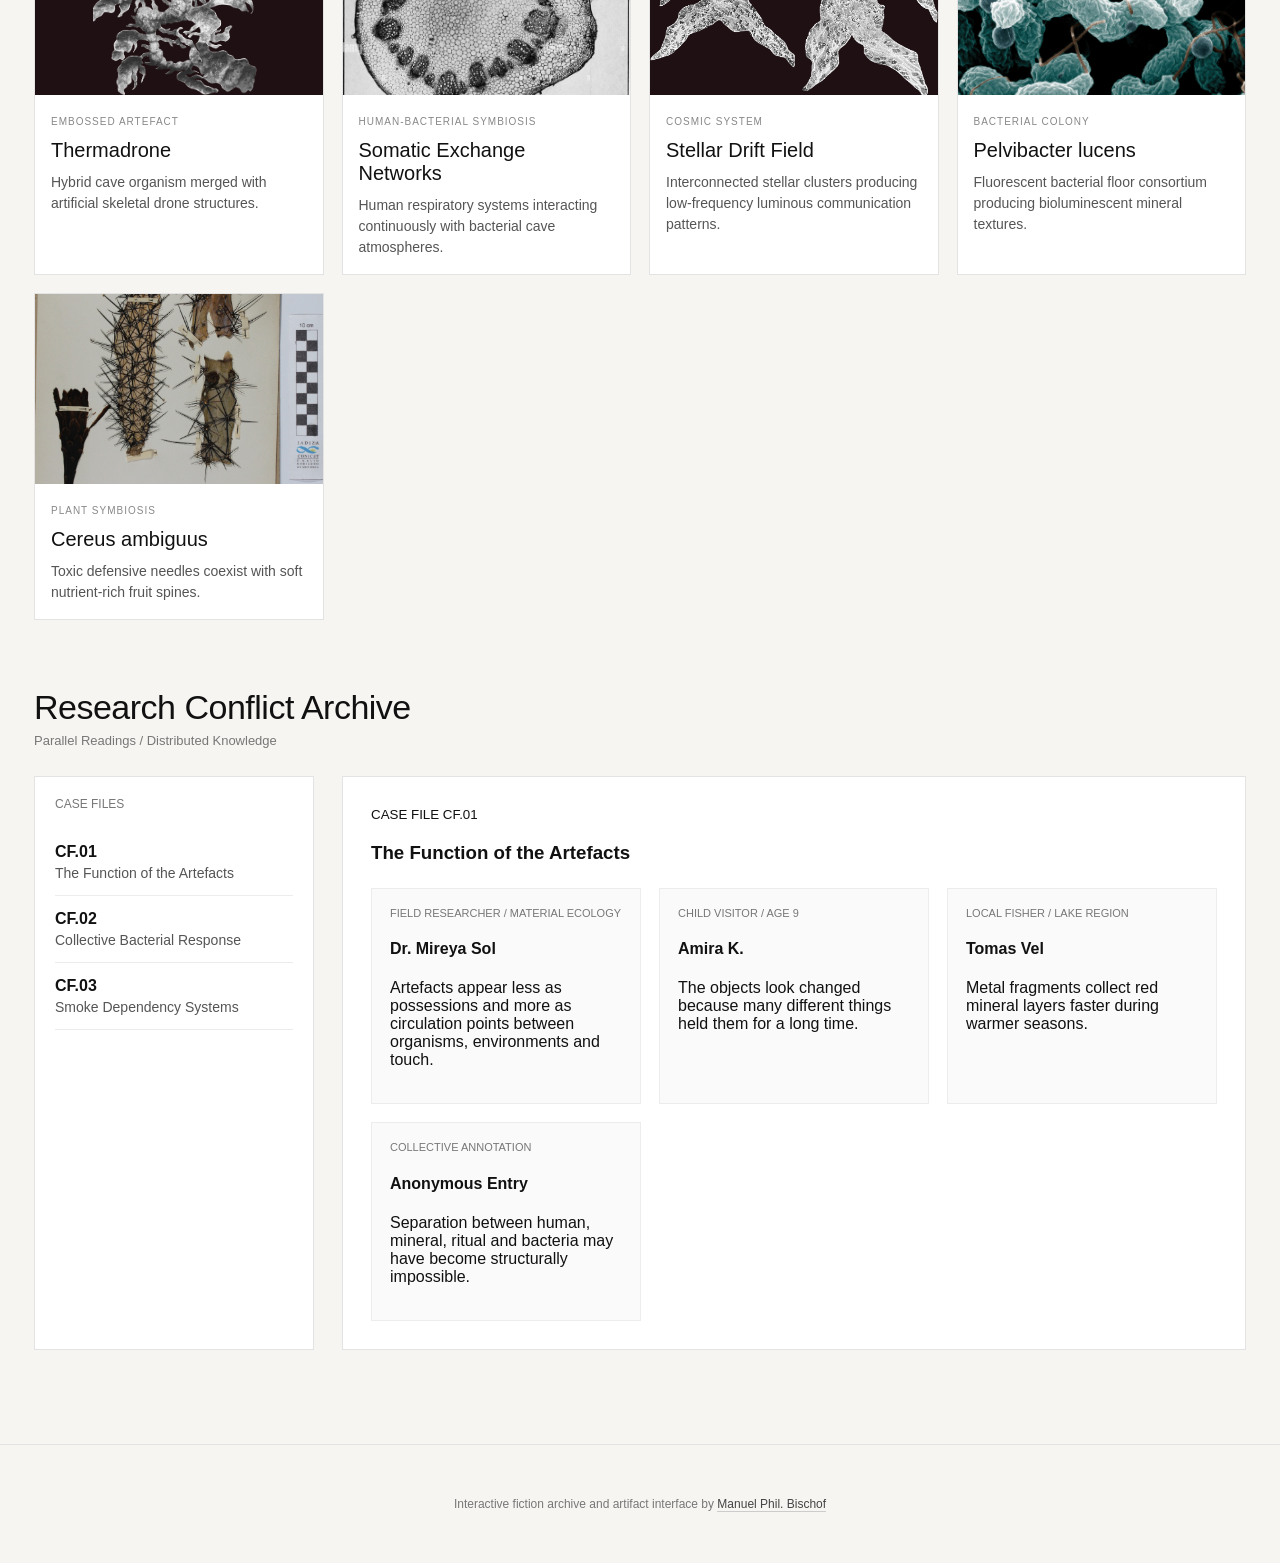
==== commit dd5e1931: "Update index.html" ====
--- a/index.html
+++ b/index.html
@@ -1112,7 +1112,7 @@
 
     <div class="popup-grid">
       <div class="popup-image">
-        <img src="images/Pfau.png"style="width:66%; height:auto;" display:block; margin:auto;">
+        <img src="images/Pfau.png"style="width:60%; height:auto;" display:block; margin:auto;">
       </div>
 
       <div class="popup-content">
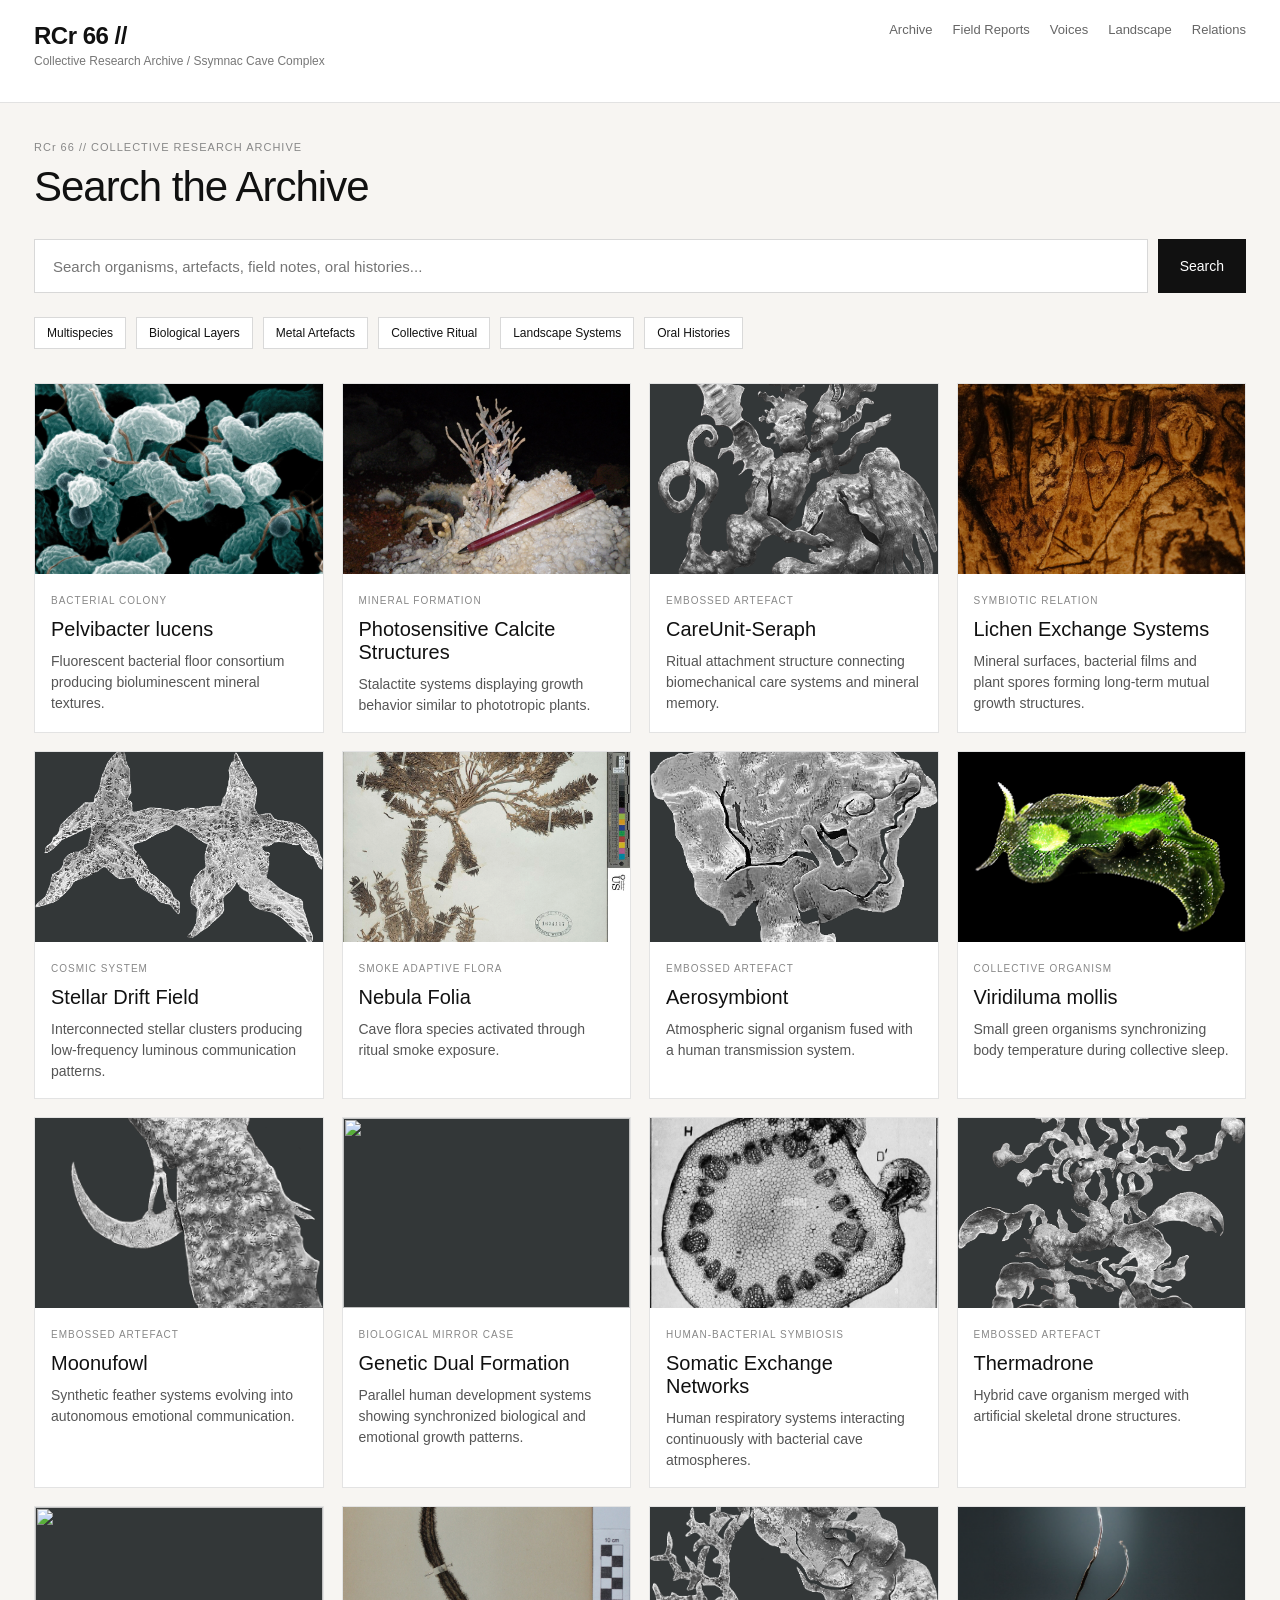
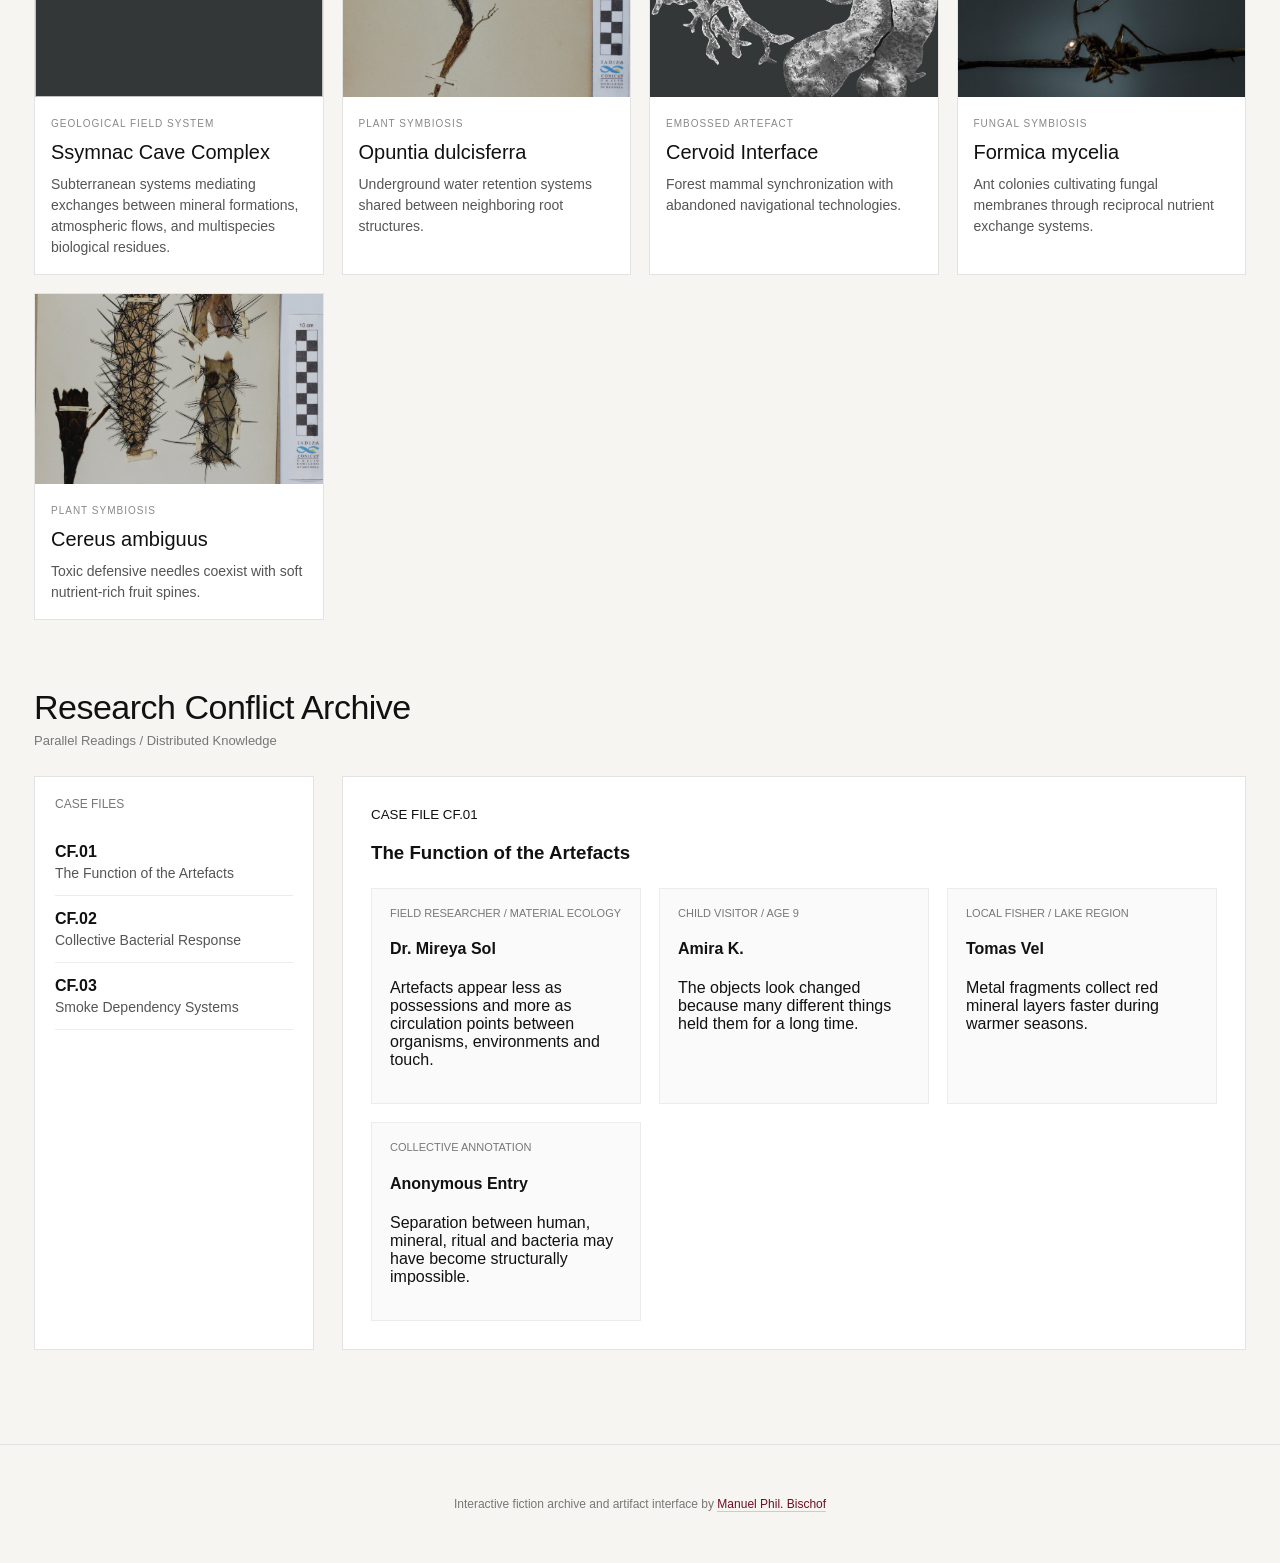
==== commit 95c2e447: "Update index.html" ====
--- a/index.html
+++ b/index.html
@@ -360,7 +360,7 @@
 >
 
   <div class="result-image">
-    <img src="images/Alien.png" loading="lazy" style="width:30%; margin:auto; display:block;">
+    <img src="images/Alien.png" loading="lazy" class="contain-image">
   </div>
 
   <div class="result-content">
@@ -391,7 +391,7 @@
 >
 
   <div class="result-image">
-    <img src="images/Angel.png" loading="lazy" style="width:60%; margin:auto; display:block;">
+    <img src="images/Angel.png" loading="lazy" class="contain-image">
   </div>
 
   <div class="result-content">
@@ -422,7 +422,7 @@
 >
 
   <div class="result-image">
-    <img src="images/Dragon.png" loading="lazy" style="width:60%; margin:auto; display:block;">
+    <img src="images/Dragon.png" loading="lazy" class="contain-image">
   </div>
 
   <div class="result-content">
@@ -453,7 +453,7 @@
 >
 
   <div class="result-image">
-    <img src="images/Hirsch.png" loading="lazy" style="width:50%; margin:auto; display:block;">
+    <img src="images/Hirsch.png" loading="lazy" class="contain-image">
   </div>
 
   <div class="result-content">
@@ -484,7 +484,7 @@
 >
 
   <div class="result-image">
-    <img src="images/Pfau.png" loading="lazy" style="width:40%; margin:auto; display:block;">
+    <img src="images/Pfau.png" loading="lazy" class="contain-image">
   </div>
 
   <div class="result-content">
@@ -512,7 +512,7 @@
 >
 
   <div class="result-image">
-    <img src="images/Stars.png" loading="lazy" >
+    <img src="images/Stars.png" loading="lazy" class="contain-image">
   </div>
 
   <div class="result-content">
@@ -541,7 +541,7 @@
 >
 
   <div class="result-image">
-    <img src="images/Twins.png" loading="lazy" style="width:60%; margin:auto; display:block;">
+    <img src="images/Twins.png" loading="lazy" class="contain-image">
   </div>
 
   <div class="result-content">
--- a/style.css
+++ b/style.css
@@ -349,7 +349,7 @@
 .result-image{
   width:100%;
   height:190px;
-  background-color:#1f1113; /* change this color */
+  background-color:#333738; /* change this color */
   display:flex;
   align-items:center;
   justify-content:center;
@@ -384,31 +384,85 @@
 }
 
 .site-footer a{
-  color:#444;
+  color:#6e0f1f;
   text-decoration:none;
   border-bottom:1px solid #ccc;
   transition:0.2s ease;
 }
 
 .site-footer a:hover{
-  color:#111;
+  color:#6e0f1f;
   border-bottom:1px solid #111;
 }
 /* MOBILE */
 
+/* MOBILE */
+
 @media(max-width:900px){
-
-  .popup-grid{
-    grid-template-columns:1fr;
-  }
-
-  .popup-content{
-    padding:28px;
-  }
 
   .topbar{
     flex-direction:column;
     gap:18px;
   }
 
-}
+  .popup-grid{
+    grid-template-columns:1fr;
+  }
+
+  .popup-content{
+    padding:28px;
+  }
+
+  /* TWO COLUMNS ON MOBILE */
+  .archive-results-grid{
+    grid-template-columns:repeat(2,1fr);
+    gap:12px;
+  }
+
+  /* FIX CARD WIDTH */
+  .result-card{
+    min-width:0;
+  }
+
+  .result-content h4{
+    font-size:16px;
+  }
+
+  .result-content p{
+    font-size:12px;
+    line-height:1.4;
+  }
+
+  /* FIX CASE FILE SECTION */
+  .conflict-grid{
+    grid-template-columns:1fr;
+  }
+
+  .case-sidebar{
+    width:100%;
+    box-sizing:border-box;
+  }
+
+  .conflict-main{
+    width:100%;
+    box-sizing:border-box;
+  }
+
+    .result-image{
+    height:auto;
+    aspect-ratio:1/1;
+
+  }
+
+  .result-image img{
+    object-fit:contain;
+
+  }
+
+  .contain-image{
+
+  object-fit:contain !important;
+
+}
+
+}
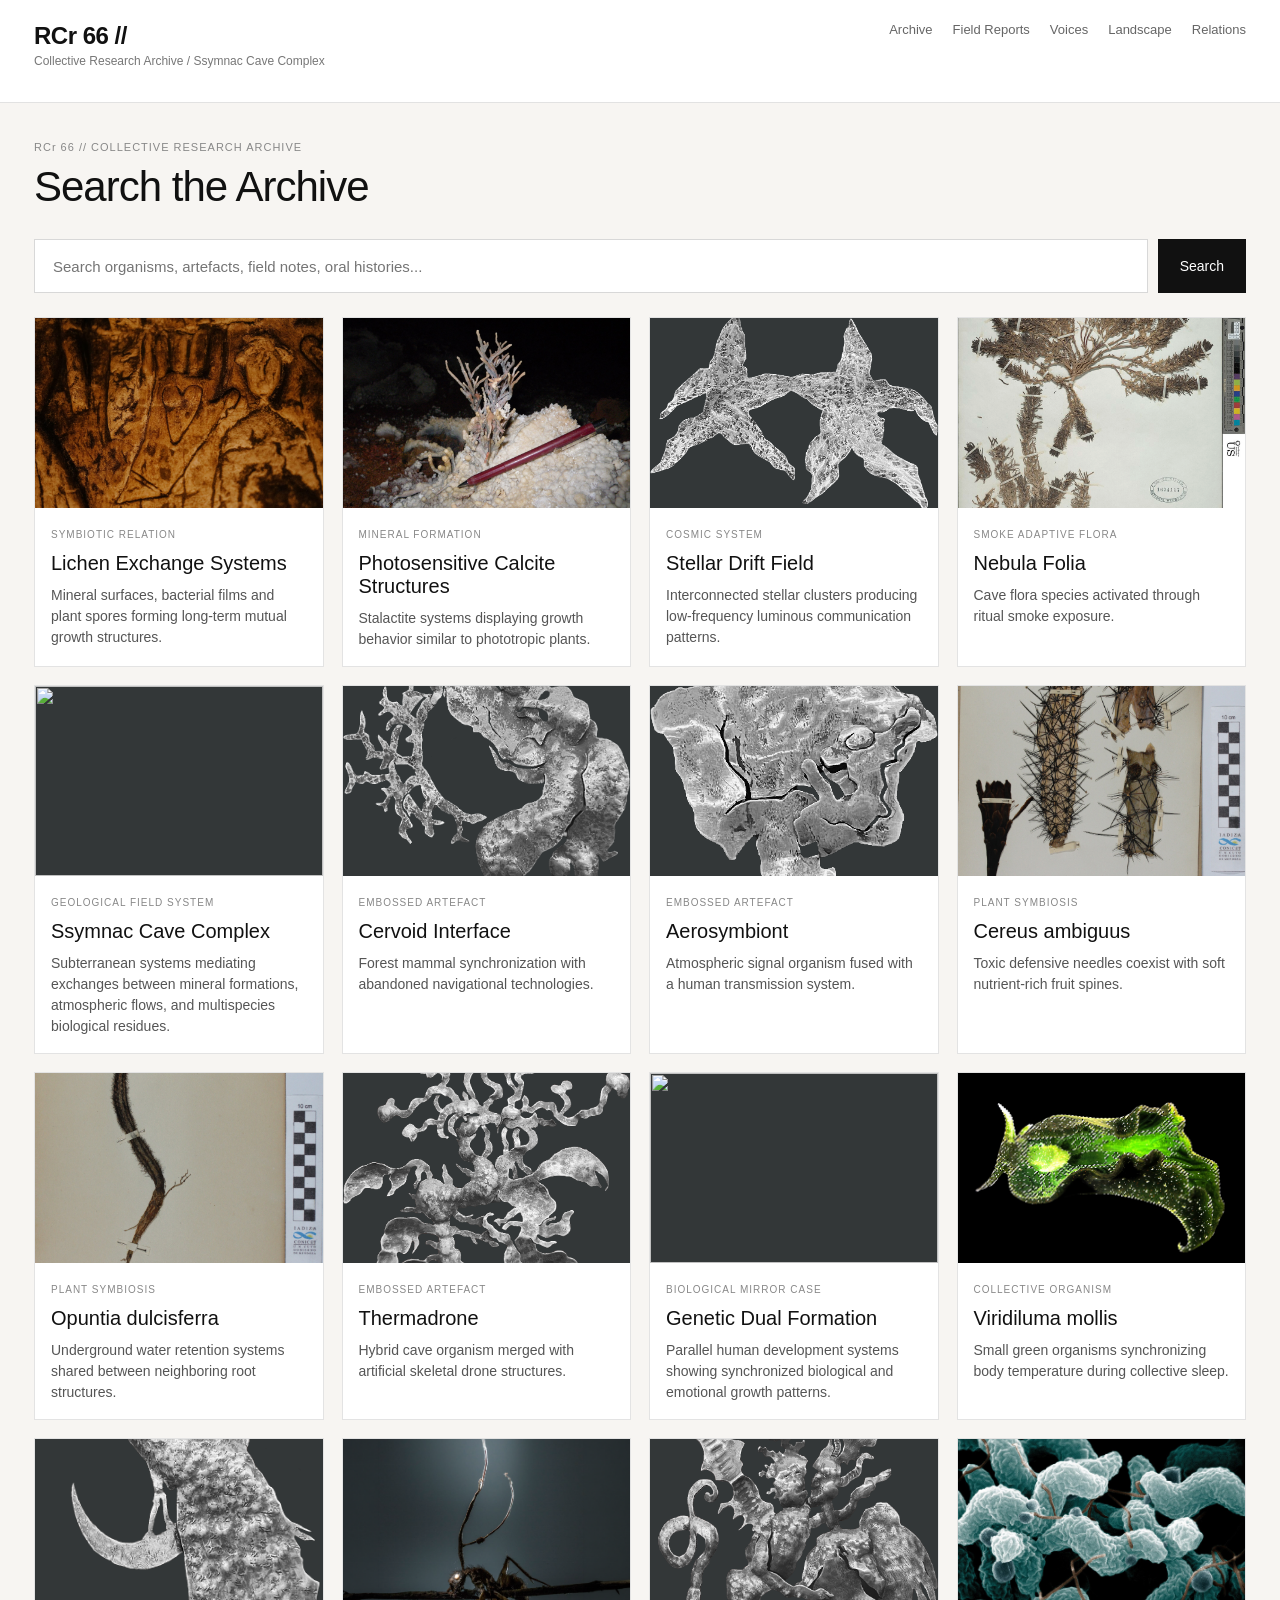
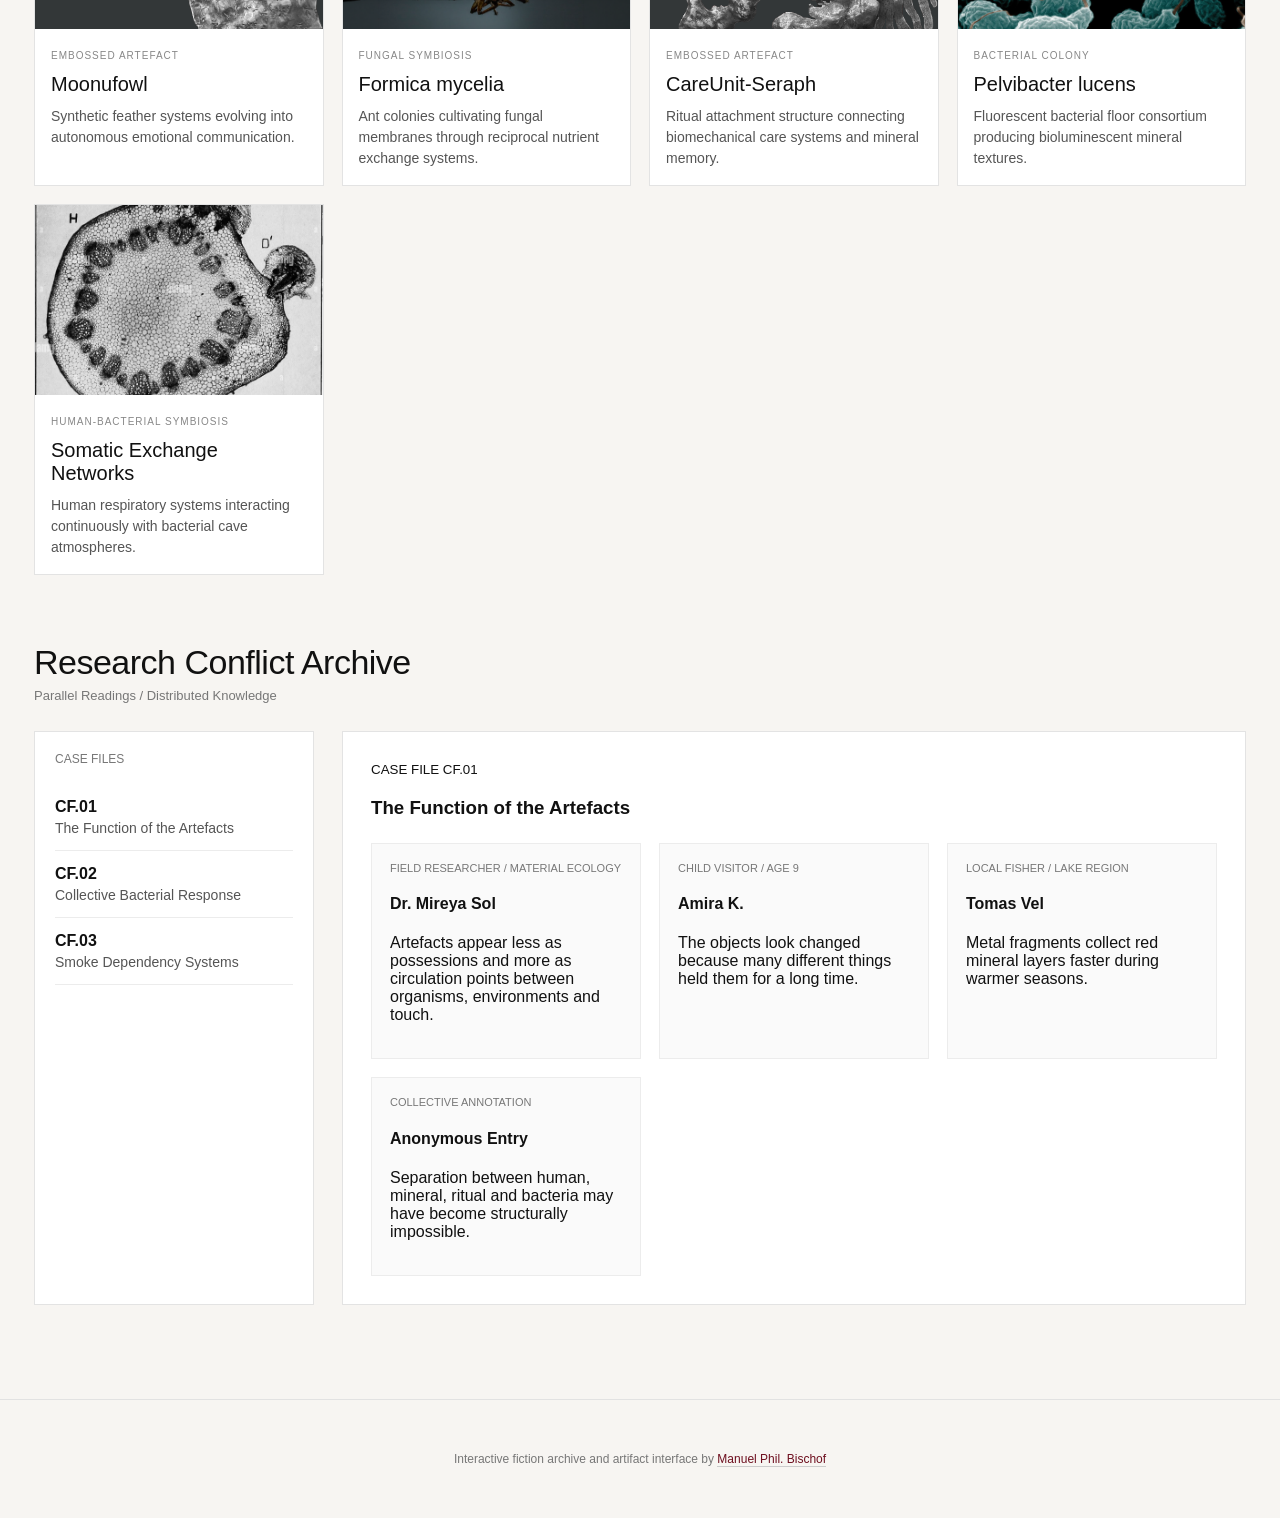
==== commit 7d2da4b9: "Update index.html" ====
--- a/index.html
+++ b/index.html
@@ -56,18 +56,6 @@
   </div>
 
 
-
-  <div class="filter-row">
-    <span>Multispecies</span>
-    <span>Biological Layers</span>
-    <span>Metal Artefacts</span>
-    <span>Collective Ritual</span>
-    <span>Landscape Systems</span>
-    <span>Oral Histories</span>
-  </div>
-
-
-
   <div class="archive-results-grid">
 
 
--- a/style.css
+++ b/style.css
@@ -37,7 +37,6 @@
   font-size:13px;
   color:#666;
 }
-
 
 
 /* MAIN */
@@ -139,6 +138,12 @@
   height:100%;
   object-fit:cover;
   display:block;
+  
+.result-image img.contain-image{
+  object-fit:contain;
+  padding:12px;
+
+}
 }
 
 .result-content{
@@ -396,8 +401,6 @@
 }
 /* MOBILE */
 
-/* MOBILE */
-
 @media(max-width:900px){
 
   .topbar{
@@ -451,18 +454,15 @@
     .result-image{
     height:auto;
     aspect-ratio:1/1;
-
-  }
-
-  .result-image img{
-    object-fit:contain;
-
-  }
-
-  .contain-image{
-
+ }
+    .filter-row{
+    display:none;
+
+  }
+  
+.contain-image{
   object-fit:contain !important;
-
-}
-
-}
+  padding:12px;
+}
+
+}
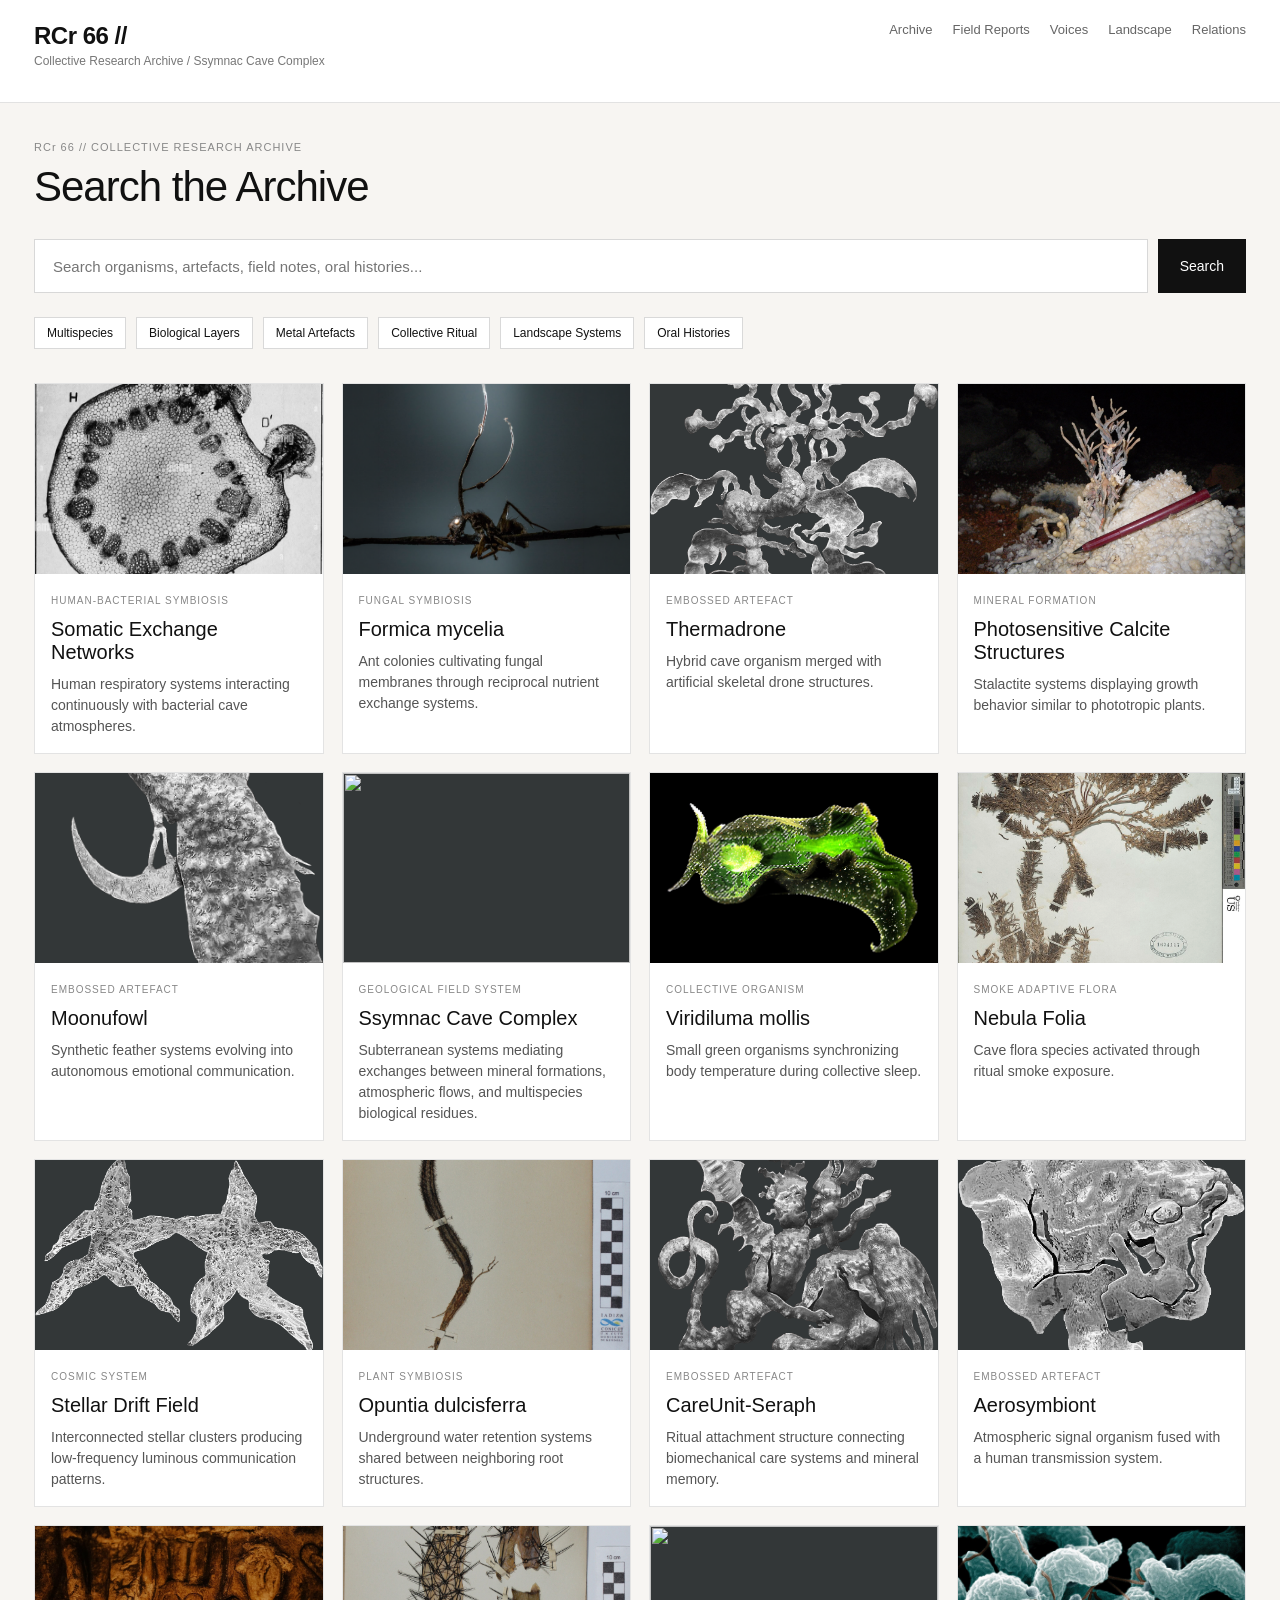
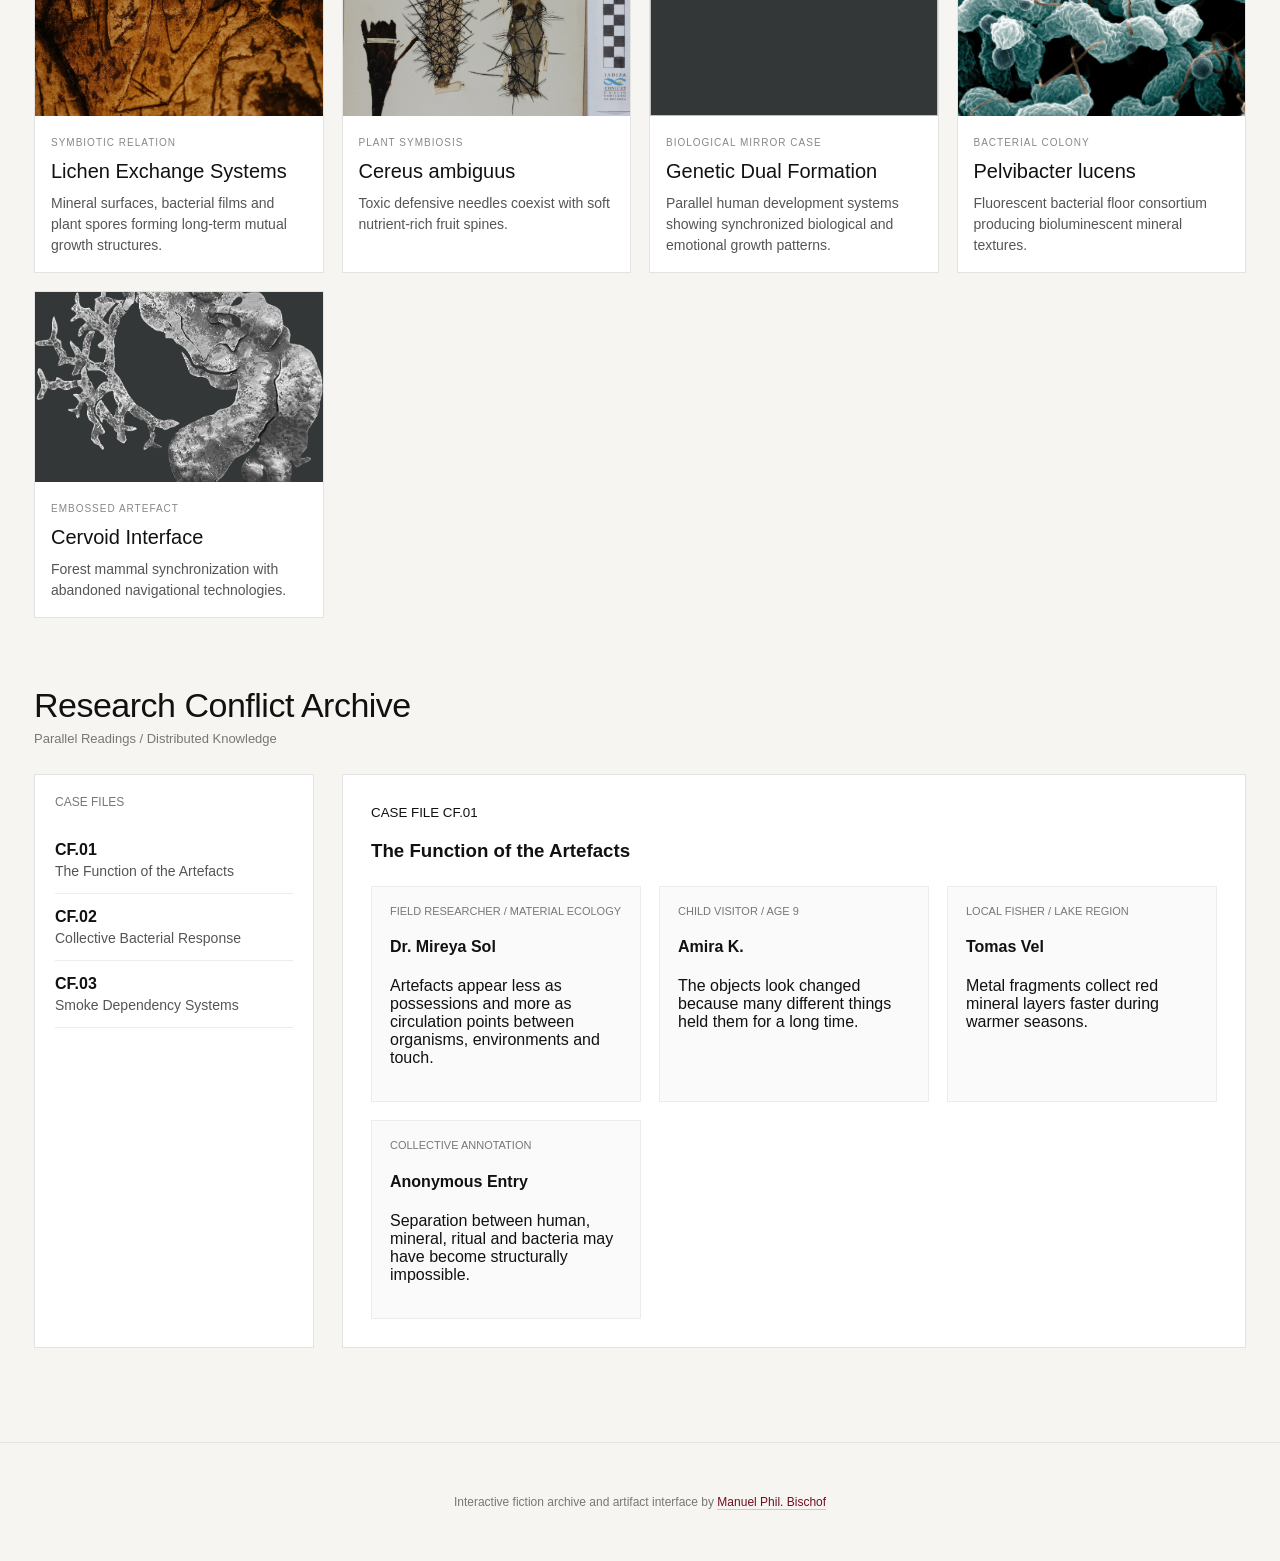
==== commit 757d3465: "Update index.html" ====
--- a/index.html
+++ b/index.html
@@ -55,6 +55,16 @@
 
   </div>
 
+  <div class="filter-row">
+
+  <span>Multispecies</span>
+  <span>Biological Layers</span>
+  <span>Metal Artefacts</span>
+  <span>Collective Ritual</span>
+  <span>Landscape Systems</span>
+  <span>Oral Histories</span>
+
+</div>
 
   <div class="archive-results-grid">
 
